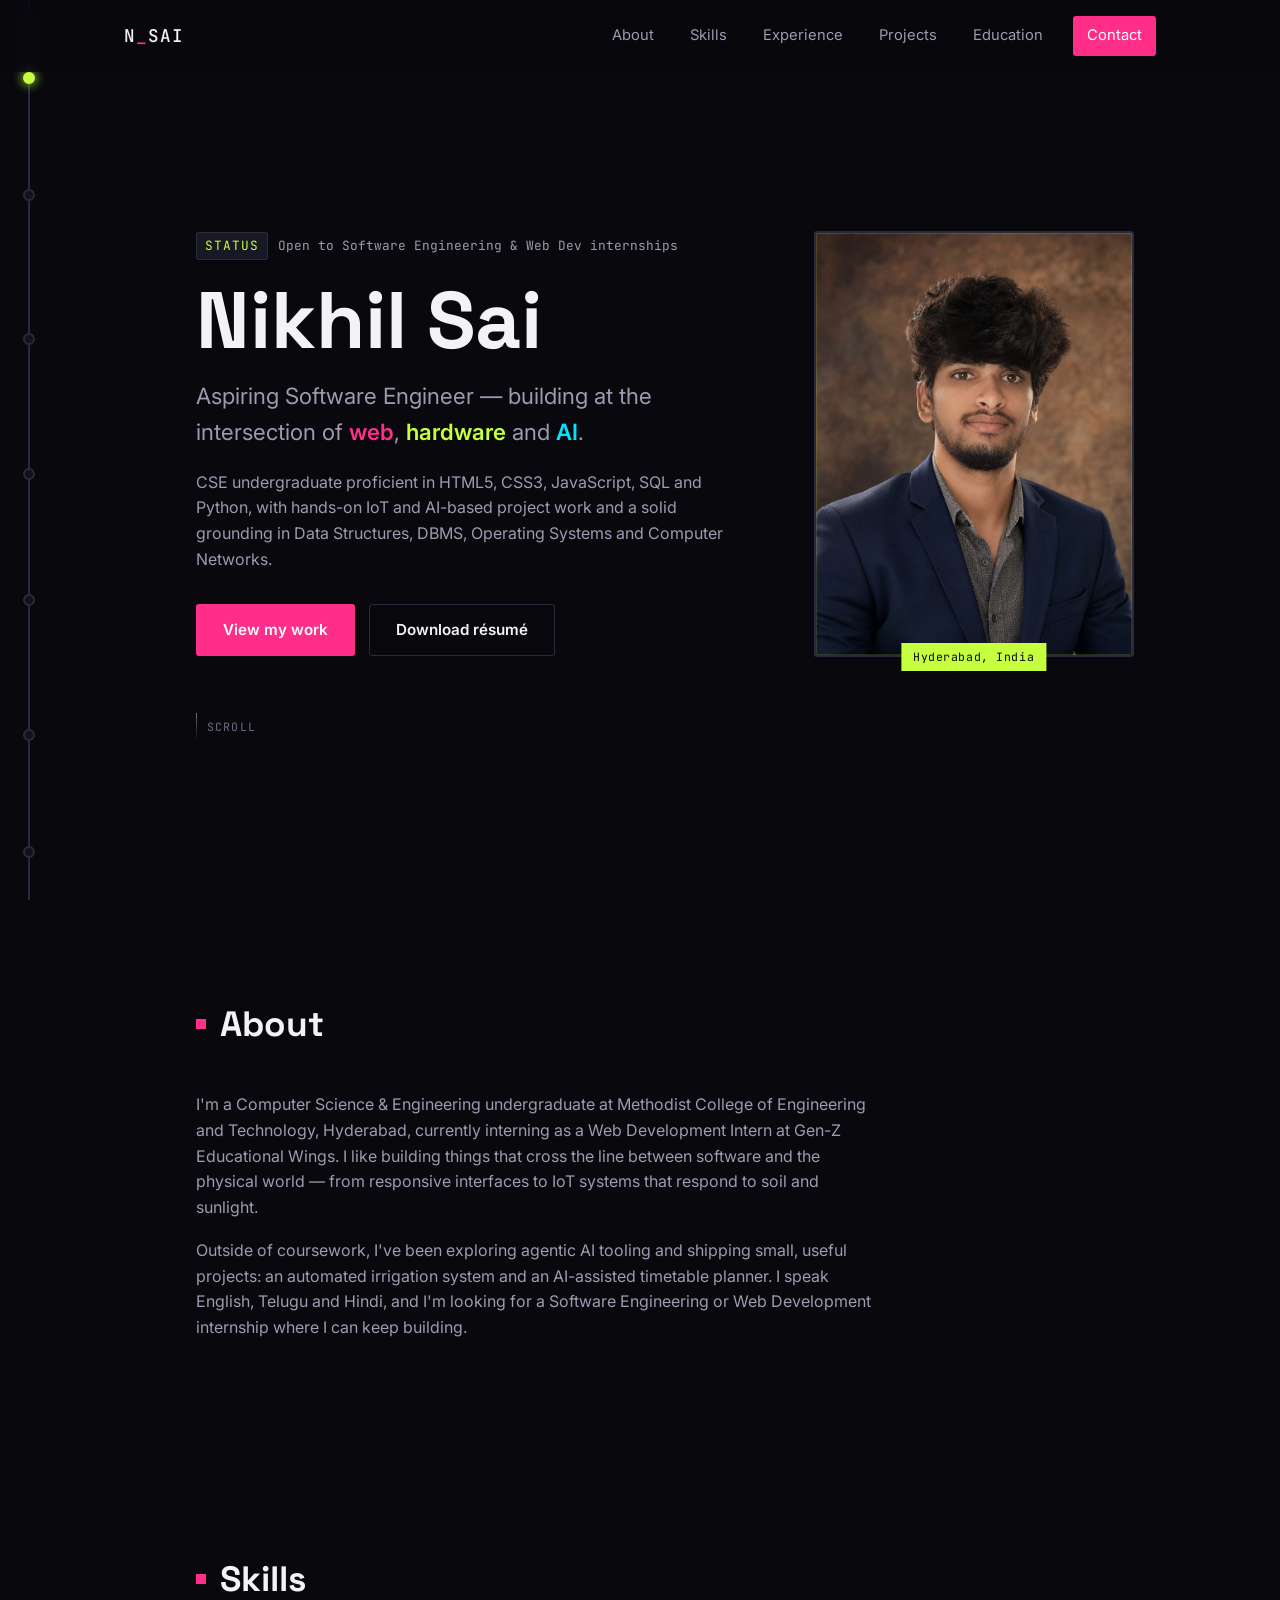
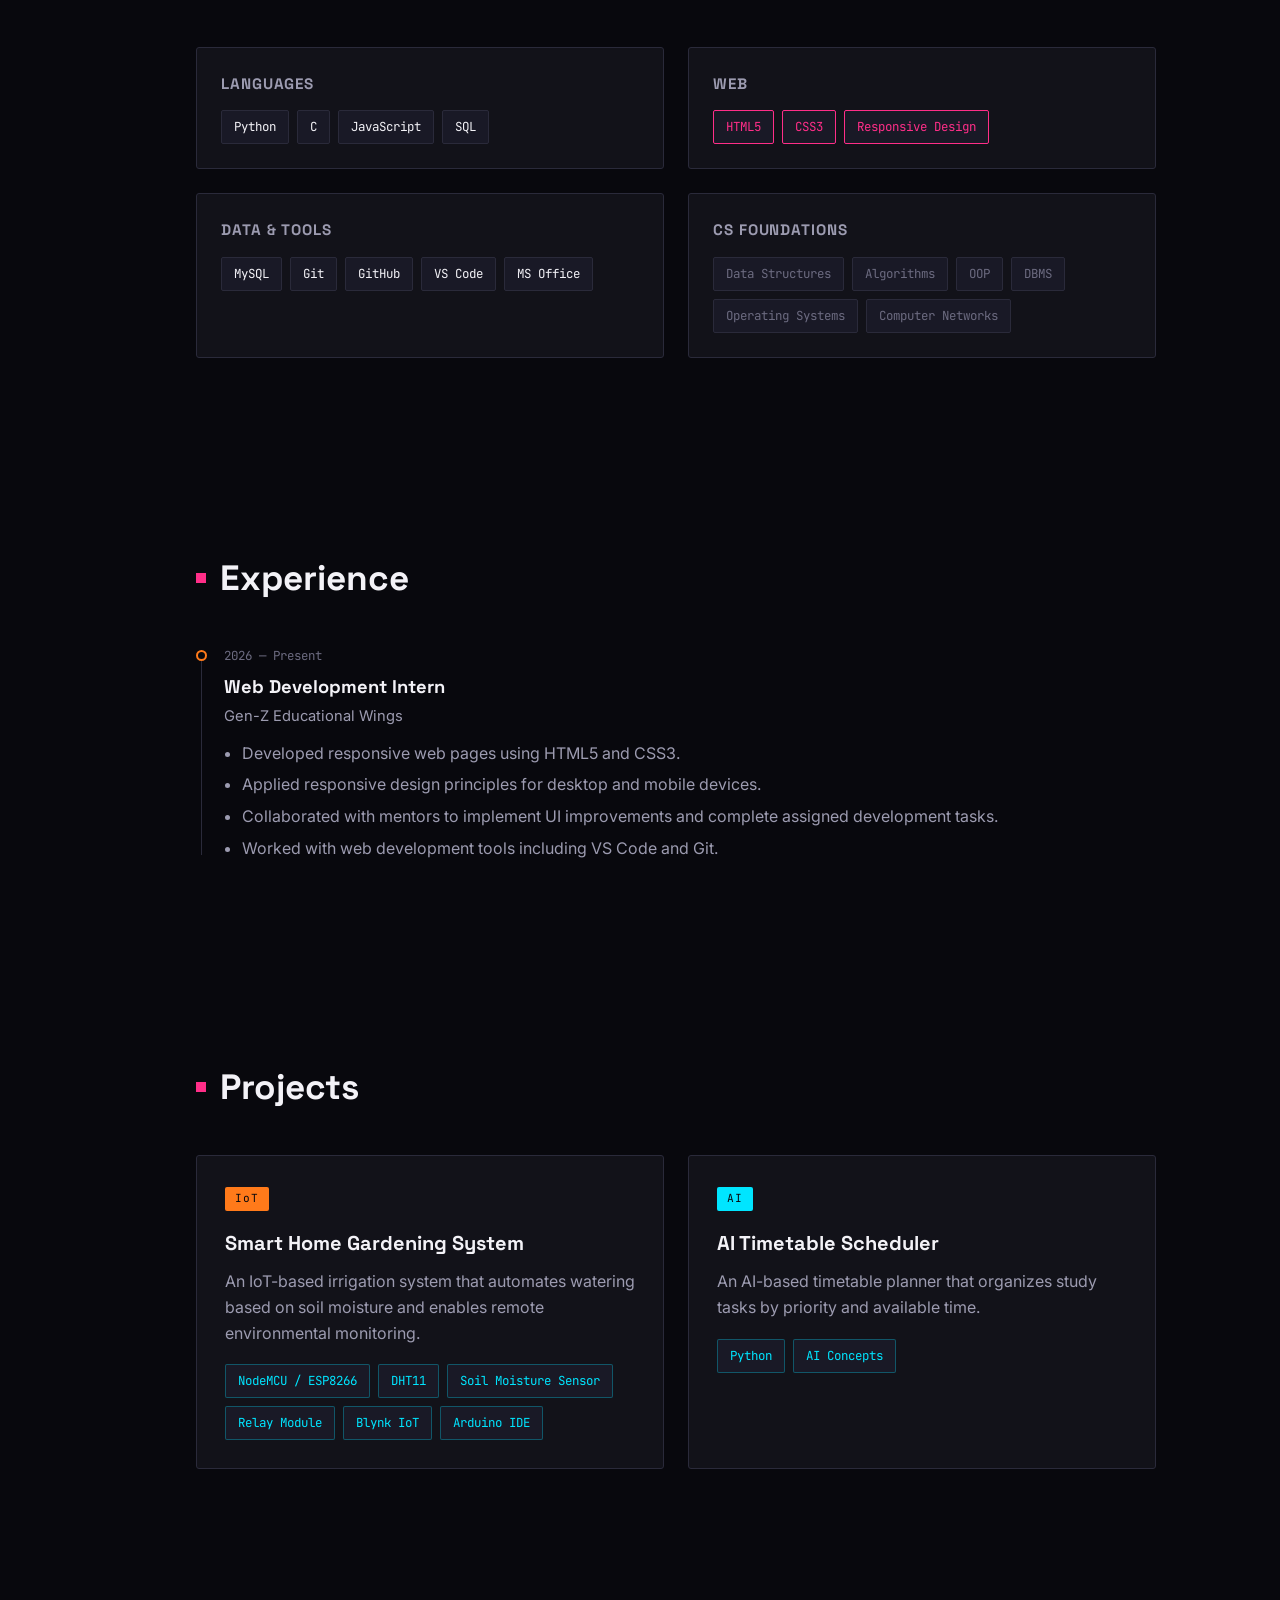
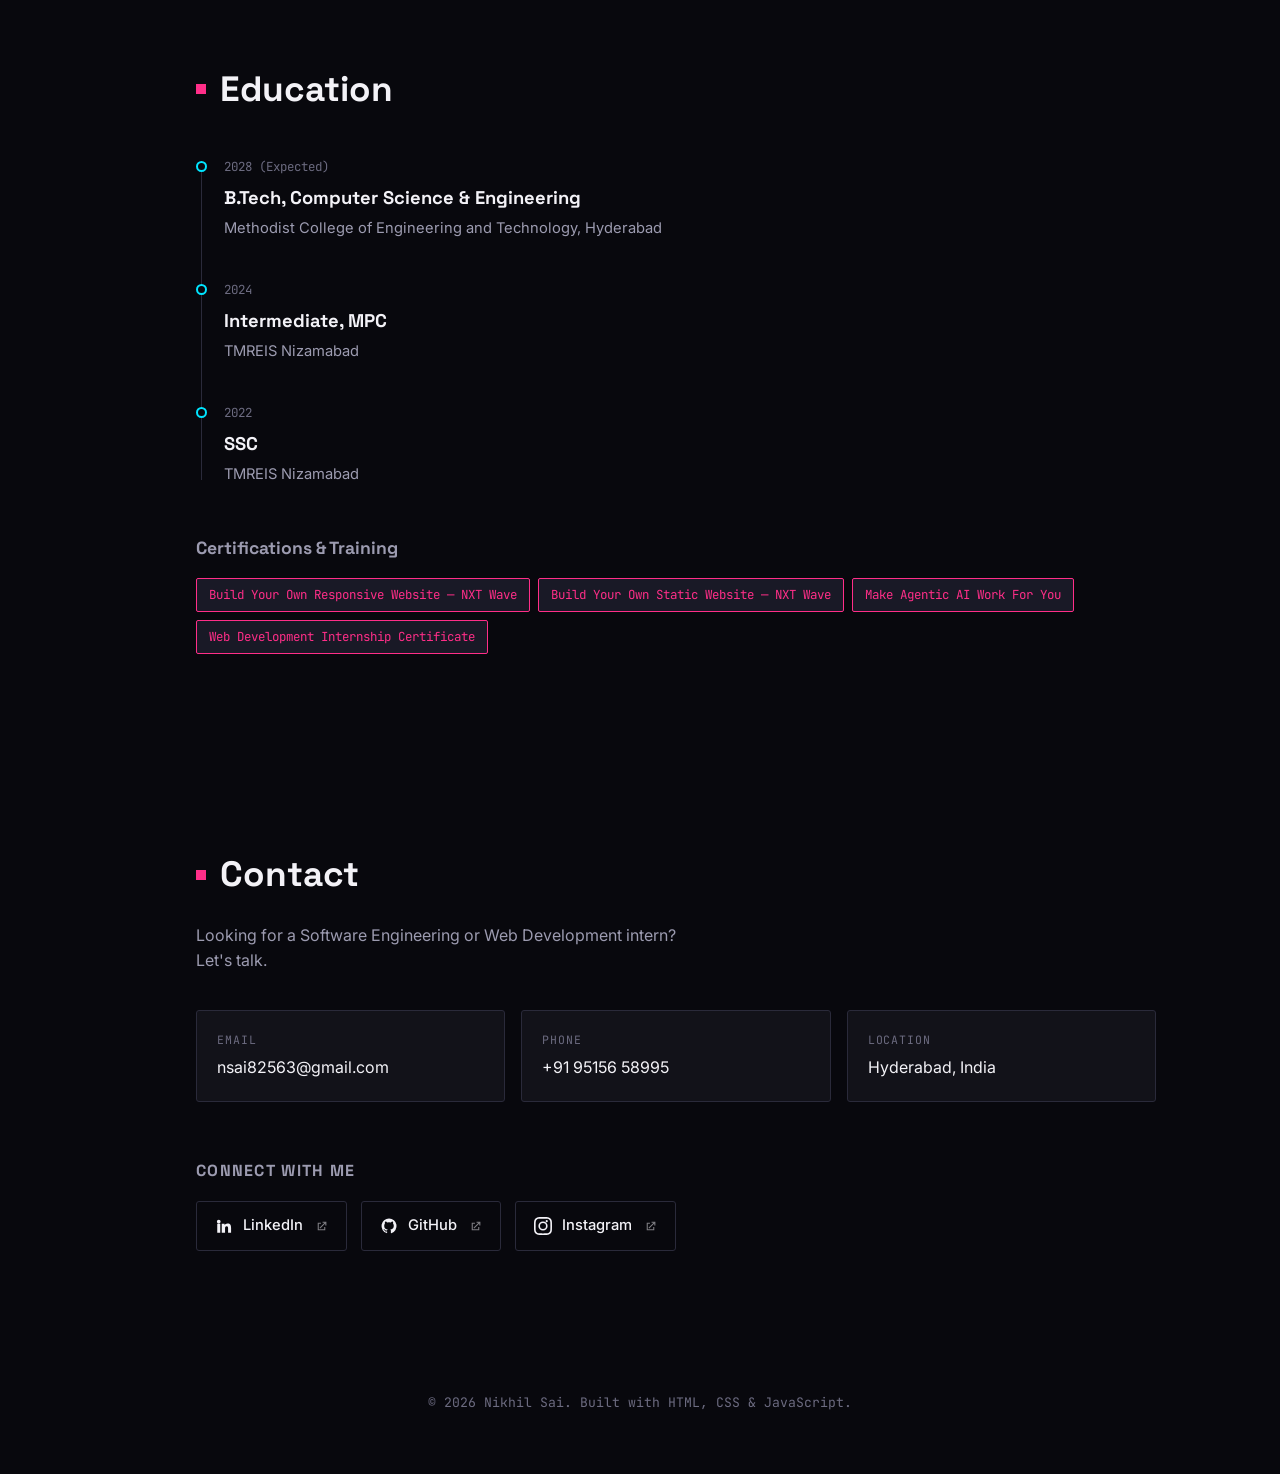
==== portfolio.html @ 8efb2b43 "Add files via upload" ====
<!DOCTYPE html>
<html lang="en">

<head>
    <meta charset="UTF-8">
    <meta name="viewport" content="width=device-width, initial-scale=1.0">
    <title>Nikhil Sai — Software Engineer</title>
    <meta name="description" content="Nikhil Sai — Aspiring Software Engineer. Web development, IoT and AI projects, and core CS fundamentals.">
    <link rel="preconnect" href="https://fonts.googleapis.com">
    <link rel="preconnect" href="https://fonts.gstatic.com" crossorigin>
    <link href="https://fonts.googleapis.com/css2?family=Space+Grotesk:wght@500;600;700&family=Inter:wght@400;500;600&family=JetBrains+Mono:wght@400;500&display=swap" rel="stylesheet">
    <style>
        /* =========================================================
   Design tokens
   Base: deep near-black. Two deliberate clashes:
   magenta/lime (primary actions + highlights) and
   cyan/burnt-orange (info + warning), kept separate so the
   clash reads as intentional signal, not noise.
   ========================================================= */
        :root {
            --bg: #08080D;
            --bg-elevated: #121219;
            --surface: #191926;
            --border: #2A2A3A;

            --text: #F3F2F7;
            --text-dim: #9C9BB0;
            --text-faint: #6C6B80;

            --magenta: #FF2E88;
            --magenta-dim: #B01F5F;
            --lime: #C6FF3D;
            --lime-dim: #8FCC1E;
            --cyan: #00E5FF;
            --orange: #FF7A1A;
            --error: #FF3B5C;

            --font-display: 'Space Grotesk', sans-serif;
            --font-body: 'Inter', sans-serif;
            --font-mono: 'JetBrains Mono', monospace;

            --header-h: 72px;
            --container: 1080px;
            --radius: 3px;
            --ease: cubic-bezier(.4, 0, .2, 1);
        }

        @media (prefers-reduced-motion: reduce) {
            * {
                animation-duration: 0.001ms !important;
                animation-iteration-count: 1 !important;
                transition-duration: 0.001ms !important;
                scroll-behavior: auto !important;
            }
        }

        * {
            box-sizing: border-box;
        }

        html {
            scroll-behavior: smooth;
        }

        body {
            margin: 0;
            background: var(--bg);
            color: var(--text);
            font-family: var(--font-body);
            line-height: 1.6;
            -webkit-font-smoothing: antialiased;
        }

        img {
            max-width: 100%;
            display: block;
        }

        a {
            color: inherit;
            text-decoration: none;
        }

        h1,
        h2,
        h3 {
            font-family: var(--font-display);
            margin: 0;
        }

        .skip-link {
            position: absolute;
            left: 0;
            top: -60px;
            background: var(--lime);
            color: #08080D;
            padding: 10px 16px;
            z-index: 1000;
            font-weight: 600;
            transition: top .2s var(--ease);
        }

        .skip-link:focus {
            top: 0;
        }

        :focus-visible {
            outline: 2px solid var(--lime);
            outline-offset: 2px;
        }

        /* =========================================================
   Circuit trace rail — the page's signature element
   ========================================================= */
        .trace-rail {
            position: fixed;
            left: 28px;
            top: 0;
            bottom: 0;
            width: 2px;
            z-index: 5;
            display: none;
        }

        @media (min-width: 1080px) {
            .trace-rail {
                display: block;
            }
        }

        .trace-line line {
            stroke: var(--border);
            stroke-width: 2;
        }

        .trace-node {
            position: absolute;
            left: -5px;
            width: 12px;
            height: 12px;
            border-radius: 50%;
            background: var(--bg-elevated);
            border: 2px solid var(--border);
            transition: background .3s var(--ease), border-color .3s var(--ease), box-shadow .3s var(--ease);
        }

        .trace-node[data-node="hero"] {
            top: 8%;
        }

        .trace-node[data-node="about"] {
            top: 21%;
        }

        .trace-node[data-node="skills"] {
            top: 37%;
        }

        .trace-node[data-node="experience"] {
            top: 52%;
        }

        .trace-node[data-node="projects"] {
            top: 66%;
        }

        .trace-node[data-node="education"] {
            top: 81%;
        }

        .trace-node[data-node="contact"] {
            top: 94%;
        }

        .trace-node.is-active {
            background: var(--lime);
            border-color: var(--lime);
            box-shadow: 0 0 10px 2px rgba(198, 255, 61, .6);
        }

        /* =========================================================
   Header / Nav
   ========================================================= */
        .site-header {
            position: sticky;
            top: 0;
            z-index: 100;
            height: var(--header-h);
            display: flex;
            align-items: center;
            background: rgba(8, 8, 13, .7);
            backdrop-filter: blur(10px);
            transition: transform .35s var(--ease), box-shadow .35s var(--ease), background .35s var(--ease);
        }

        .site-header.is-scrolled {
            background: rgba(8, 8, 13, .92);
            box-shadow: 0 1px 0 var(--border), 0 12px 24px -12px rgba(0, 0, 0, .6);
        }

        .site-header.is-hidden {
            transform: translateY(-100%);
        }

        .nav {
            width: 100%;
            max-width: var(--container);
            margin: 0 auto;
            padding: 0 24px;
            display: flex;
            align-items: center;
            justify-content: space-between;
        }

        .nav__brand {
            font-family: var(--font-mono);
            font-weight: 500;
            font-size: 1.1rem;
            letter-spacing: .05em;
        }

        .brand-blip {
            color: var(--magenta);
        }

        .nav__links {
            display: none;
            list-style: none;
            margin: 0;
            padding: 0;
            gap: 8px;
        }

        @media (min-width: 768px) {
            .nav__links {
                display: flex;
                align-items: center;
            }
        }

        .nav__link {
            position: relative;
            display: inline-block;
            padding: 8px 14px;
            font-size: .92rem;
            color: var(--text-dim);
            border-radius: var(--radius);
            transition: color .2s var(--ease);
        }

        .nav__link::after {
            content: '';
            position: absolute;
            left: 14px;
            right: 14px;
            bottom: 4px;
            height: 2px;
            background: var(--lime);
            transform: scaleX(0);
            transform-origin: left;
            transition: transform .25s var(--ease);
        }

        .nav__link:hover {
            color: var(--text);
        }

        .nav__link:hover::after {
            transform: scaleX(1);
        }

        .nav__link.is-active {
            color: var(--lime);
        }

        .nav__link.is-active::after {
            transform: scaleX(1);
        }

        .nav__link--cta {
            margin-left: 8px;
            background: var(--magenta);
            color: #fff;
        }

        .nav__link--cta::after {
            display: none;
        }

        .nav__link--cta:hover {
            background: #ff1478;
            color: #fff;
        }

        .nav__link--cta.is-active {
            background: var(--magenta);
            color: #fff;
        }

        .nav__toggle {
            display: flex;
            background: none;
            border: none;
            cursor: pointer;
            padding: 10px;
            z-index: 200;
        }

        @media (min-width: 768px) {
            .nav__toggle {
                display: none;
            }
        }

        .nav__toggle-box {
            width: 22px;
            height: 16px;
            position: relative;
            display: block;
        }

        .nav__toggle-bar {
            position: absolute;
            left: 0;
            width: 100%;
            height: 2px;
            background: var(--text);
            border-radius: 2px;
            transition: transform .3s var(--ease), opacity .2s var(--ease), background .2s var(--ease);
        }

        .nav__toggle-bar:nth-child(1) {
            top: 0;
        }

        .nav__toggle-bar:nth-child(2) {
            top: 7px;
        }

        .nav__toggle-bar:nth-child(3) {
            top: 14px;
        }

        .nav__toggle[aria-expanded="true"] .nav__toggle-bar {
            background: var(--lime);
        }

        .nav__toggle[aria-expanded="true"] .nav__toggle-bar:nth-child(1) {
            transform: translateY(7px) rotate(45deg);
        }

        .nav__toggle[aria-expanded="true"] .nav__toggle-bar:nth-child(2) {
            opacity: 0;
        }

        .nav__toggle[aria-expanded="true"] .nav__toggle-bar:nth-child(3) {
            transform: translateY(-7px) rotate(-45deg);
        }

        /* Mobile menu overlay */
        .mobile-menu {
            position: fixed;
            inset: 0;
            z-index: 150;
            background: var(--bg);
            display: flex;
            flex-direction: column;
            justify-content: center;
            align-items: center;
            gap: 40px;
            transform: translateY(-8px);
            opacity: 0;
            visibility: hidden;
            transition: opacity .3s var(--ease), transform .3s var(--ease), visibility 0s linear .3s;
        }

        .mobile-menu.is-open {
            opacity: 1;
            transform: translateY(0);
            visibility: visible;
            transition: opacity .3s var(--ease), transform .3s var(--ease);
        }

        @media (min-width: 768px) {
            .mobile-menu {
                display: none !important;
            }
        }

        .mobile-menu__links {
            list-style: none;
            margin: 0;
            padding: 0;
            text-align: center;
        }

        .mobile-menu__link {
            display: block;
            padding: 16px 0;
            font-family: var(--font-display);
            font-size: 1.6rem;
            font-weight: 600;
            color: var(--text);
            min-height: 44px;
        }

        .mobile-menu__link:hover,
        .mobile-menu__link:focus-visible {
            color: var(--lime);
        }

        .mobile-menu__social {
            display: flex;
            gap: 24px;
        }

        .mobile-menu__social a {
            font-family: var(--font-mono);
            font-size: .85rem;
            color: var(--text-dim);
            padding: 10px;
        }

        .mobile-menu__social a:hover {
            color: var(--magenta);
        }

        /* =========================================================
   Layout helpers
   ========================================================= */
        .section {
            max-width: var(--container);
            margin: 0 auto;
            padding: 96px 24px;
        }

        @media (min-width: 1080px) {
            .section {
                padding-left: 96px;
            }
        }

        .section__heading {
            display: flex;
            align-items: center;
            gap: 14px;
            font-size: clamp(1.6rem, 3vw, 2.2rem);
            margin-bottom: 40px;
        }

        .chip-marker {
            width: 10px;
            height: 10px;
            background: var(--magenta);
            flex-shrink: 0;
        }

        .subheading {
            font-family: var(--font-display);
            font-size: 1.1rem;
            margin: 48px 0 16px;
            color: var(--text-dim);
        }

        /* =========================================================
   Hero
   ========================================================= */
        .hero {
            min-height: calc(100vh - var(--header-h));
            display: flex;
            flex-direction: column;
            justify-content: center;
            max-width: var(--container);
            margin: 0 auto;
            padding: 48px 24px;
        }

        @media (min-width: 1080px) {
            .hero {
                padding-left: 96px;
            }
        }

        .hero__grid {
            display: grid;
            gap: 48px;
            align-items: center;
        }

        @media (min-width: 860px) {
            .hero__grid {
                grid-template-columns: 1.2fr .8fr;
            }
        }

        .eyebrow {
            display: flex;
            align-items: center;
            gap: 10px;
            font-family: var(--font-mono);
            font-size: .8rem;
            color: var(--text-dim);
            margin: 0 0 20px;
        }

        .eyebrow-chip {
            background: var(--surface);
            border: 1px solid var(--border);
            color: var(--lime);
            padding: 3px 8px;
            border-radius: 2px;
            letter-spacing: .08em;
        }

        .hero__title {
            font-size: clamp(2.8rem, 7vw, 5rem);
            line-height: 1;
            margin-bottom: 18px;
        }

        .hero__role {
            font-size: clamp(1.1rem, 2vw, 1.4rem);
            color: var(--text-dim);
            max-width: 46ch;
            margin: 0 0 20px;
        }

        .hl {
            font-weight: 600;
        }

        .hl--magenta {
            color: var(--magenta);
        }

        .hl--lime {
            color: var(--lime);
        }

        .hl--cyan {
            color: var(--cyan);
        }

        .hero__desc {
            color: var(--text-dim);
            max-width: 56ch;
            margin: 0 0 32px;
        }

        .hero__cta {
            display: flex;
            flex-wrap: wrap;
            gap: 14px;
        }

        .btn {
            display: inline-flex;
            align-items: center;
            padding: 13px 26px;
            font-weight: 600;
            font-size: .95rem;
            border-radius: var(--radius);
            border: 1px solid transparent;
            transition: transform .2s var(--ease), background .2s var(--ease), border-color .2s var(--ease), box-shadow .2s var(--ease);
        }

        .btn:hover {
            transform: translateY(-2px);
        }

        .btn:active {
            transform: translateY(0) scale(.98);
        }

        .btn--primary {
            background: var(--magenta);
            color: #fff;
        }

        .btn--primary:hover {
            box-shadow: 0 0 0 3px rgba(255, 46, 136, .25);
        }

        .btn--ghost {
            border-color: var(--border);
            color: var(--text);
        }

        .btn--ghost:hover {
            border-color: var(--lime);
            color: var(--lime);
        }

        .hero__photo-wrap {
            position: relative;
            justify-self: center;
        }

        .hero__photo-frame {
            width: min(320px, 60vw);
            aspect-ratio: 3/4;
            overflow: hidden;
            border: 2px solid var(--border);
            border-radius: var(--radius);
            position: relative;
        }

        .hero__photo-frame::after {
            content: '';
            position: absolute;
            inset: 0;
            box-shadow: inset 0 0 0 1px rgba(198, 255, 61, .15);
            pointer-events: none;
        }

        .hero__photo {
            width: 100%;
            height: 100%;
            object-fit: cover;
        }

        .hero__photo-tag {
            position: absolute;
            bottom: -14px;
            left: 50%;
            transform: translateX(-50%);
            background: var(--lime);
            color: #08080D;
            font-family: var(--font-mono);
            font-size: .72rem;
            letter-spacing: .05em;
            padding: 5px 12px;
            white-space: nowrap;
        }

        .scroll-cue {
            display: none;
            align-items: center;
            gap: 10px;
            font-family: var(--font-mono);
            font-size: .72rem;
            letter-spacing: .1em;
            color: var(--text-faint);
            text-transform: uppercase;
            margin-top: 56px;
        }

        @media (min-height: 700px) {
            .scroll-cue {
                display: flex;
            }
        }

        .scroll-cue span {
            width: 1px;
            height: 28px;
            background: linear-gradient(var(--text-faint), transparent);
        }

        /* =========================================================
   About
   ========================================================= */
        .about__body p {
            max-width: 68ch;
            color: var(--text-dim);
            margin: 0 0 18px;
        }

        /* =========================================================
   Skills
   ========================================================= */
        .skills__grid {
            display: grid;
            gap: 24px;
            grid-template-columns: 1fr;
        }

        @media (min-width: 700px) {
            .skills__grid {
                grid-template-columns: 1fr 1fr;
            }
        }

        .skill-module {
            background: var(--bg-elevated);
            border: 1px solid var(--border);
            padding: 24px;
            border-radius: var(--radius);
        }

        .skill-module__title {
            font-size: .95rem;
            text-transform: uppercase;
            letter-spacing: .06em;
            color: var(--text-dim);
            margin-bottom: 14px;
        }

        .tag-row {
            display: flex;
            flex-wrap: wrap;
            gap: 8px;
        }

        .tag {
            font-family: var(--font-mono);
            font-size: .78rem;
            padding: 6px 12px;
            border: 1px solid var(--border);
            border-radius: 2px;
            color: var(--text);
            background: var(--surface);
            transition: border-color .2s var(--ease), color .2s var(--ease);
        }

        .tag--accent {
            border-color: var(--magenta);
            color: var(--magenta);
        }

        .tag--dim {
            color: var(--text-faint);
        }

        .tag--mono {
            color: var(--cyan);
            border-color: rgba(0, 229, 255, .3);
        }

        /* =========================================================
   Timeline (experience + education)
   ========================================================= */
        .timeline {
            position: relative;
            padding-left: 28px;
        }

        .timeline::before {
            content: '';
            position: absolute;
            left: 5px;
            top: 6px;
            bottom: 6px;
            width: 1px;
            background: var(--border);
        }

        .timeline__item {
            position: relative;
            margin-bottom: 40px;
        }

        .timeline__item:last-child {
            margin-bottom: 0;
        }

        .timeline__marker {
            position: absolute;
            left: -28px;
            top: 4px;
            width: 11px;
            height: 11px;
            border-radius: 50%;
            background: var(--bg);
            border: 2px solid var(--orange);
        }

        .timeline--compact .timeline__marker {
            border-color: var(--cyan);
        }

        .timeline__meta {
            font-family: var(--font-mono);
            font-size: .78rem;
            color: var(--text-faint);
            margin-bottom: 6px;
        }

        .timeline__title {
            font-size: 1.15rem;
            margin-bottom: 4px;
        }

        .timeline__org {
            color: var(--text-dim);
            margin: 0 0 12px;
            font-size: .92rem;
        }

        .timeline__list {
            margin: 0;
            padding-left: 18px;
            color: var(--text-dim);
        }

        .timeline__list li {
            margin-bottom: 6px;
        }

        /* =========================================================
   Projects
   ========================================================= */
        .projects__grid {
            display: grid;
            gap: 24px;
            grid-template-columns: 1fr;
        }

        @media (min-width: 700px) {
            .projects__grid {
                grid-template-columns: 1fr 1fr;
            }
        }

        .project-card {
            background: var(--bg-elevated);
            border: 1px solid var(--border);
            border-radius: var(--radius);
            padding: 28px;
            transition: border-color .25s var(--ease), transform .25s var(--ease);
        }

        .project-card:hover {
            border-color: var(--magenta);
            transform: translateY(-3px);
        }

        .project-card__tag {
            display: inline-block;
            font-family: var(--font-mono);
            font-size: .7rem;
            letter-spacing: .08em;
            color: #08080D;
            background: var(--orange);
            padding: 3px 10px;
            border-radius: 2px;
            margin-bottom: 16px;
        }

        .project-card__tag--cyan {
            background: var(--cyan);
        }

        .project-card__title {
            font-size: 1.25rem;
            margin-bottom: 10px;
        }

        .project-card__desc {
            color: var(--text-dim);
            margin: 0 0 18px;
        }

        /* =========================================================
   Contact
   ========================================================= */
        .contact__lead {
            color: var(--text-dim);
            max-width: 50ch;
            margin: -20px 0 36px;
        }

        .contact__grid {
            display: grid;
            gap: 16px;
            grid-template-columns: 1fr;
            margin-bottom: 56px;
        }

        @media (min-width: 700px) {
            .contact__grid {
                grid-template-columns: repeat(3, 1fr);
            }
        }

        .contact__item {
            display: flex;
            flex-direction: column;
            gap: 6px;
            padding: 20px;
            background: var(--bg-elevated);
            border: 1px solid var(--border);
            border-radius: var(--radius);
            transition: border-color .2s var(--ease);
        }

        a.contact__item:hover {
            border-color: var(--lime);
        }

        .contact__label {
            font-family: var(--font-mono);
            font-size: .72rem;
            text-transform: uppercase;
            letter-spacing: .08em;
            color: var(--text-faint);
        }

        .contact__value {
            font-size: 1rem;
        }

        .connect__heading {
            font-size: 1rem;
            text-transform: uppercase;
            letter-spacing: .08em;
            color: var(--text-dim);
            margin-bottom: 18px;
        }

        .connect__list {
            list-style: none;
            margin: 0;
            padding: 0;
            display: flex;
            flex-wrap: wrap;
            gap: 14px;
        }

        .social-link {
            display: inline-flex;
            align-items: center;
            gap: 10px;
            padding: 12px 18px;
            border: 1px solid var(--border);
            border-radius: var(--radius);
            font-weight: 500;
            font-size: .92rem;
            transition: border-color .2s var(--ease), background .2s var(--ease), color .2s var(--ease);
        }

        .social-link__icon {
            width: 18px;
            height: 18px;
            fill: currentColor;
        }

        .social-link__ext {
            width: 13px;
            height: 13px;
            fill: currentColor;
            opacity: .5;
            margin-left: 2px;
        }

        .social-link--linkedin:hover {
            border-color: var(--cyan);
            color: var(--cyan);
        }

        .social-link--github:hover {
            border-color: var(--lime);
            color: var(--lime);
        }

        .social-link--instagram:hover {
            border-color: var(--magenta);
            color: var(--magenta);
        }

        .social-link:active {
            transform: scale(.97);
        }

        /* =========================================================
   Footer
   ========================================================= */
        .site-footer {
            text-align: center;
            padding: 32px 24px 48px;
            color: var(--text-faint);
            font-size: .82rem;
            font-family: var(--font-mono);
        }
    </style>
</head>

<body>

    <a class="skip-link" href="#main">Skip to main content</a>

    <!-- ===== Circuit trace signature (fixed decorative rail) ===== -->
    <div class="trace-rail" aria-hidden="true">
        <svg class="trace-line" width="2" height="100%" preserveAspectRatio="none" viewBox="0 0 2 1000">
            <line x1="1" y1="0" x2="1" y2="1000" />
        </svg>
        <div class="trace-node" data-node="hero"><span class="trace-dot"></span></div>
        <div class="trace-node" data-node="about"><span class="trace-dot"></span></div>
        <div class="trace-node" data-node="skills"><span class="trace-dot"></span></div>
        <div class="trace-node" data-node="experience"><span class="trace-dot"></span></div>
        <div class="trace-node" data-node="projects"><span class="trace-dot"></span></div>
        <div class="trace-node" data-node="education"><span class="trace-dot"></span></div>
        <div class="trace-node" data-node="contact"><span class="trace-dot"></span></div>
    </div>

    <!-- ===== Header / Navigation ===== -->
    <header class="site-header" id="siteHeader">
        <nav class="nav" aria-label="Main navigation">
            <a href="#hero" class="nav__brand">N<span class="brand-blip">_</span>SAI</a>

            <button class="nav__toggle" id="menuToggle" aria-expanded="false" aria-controls="mobileMenu" aria-label="Toggle navigation menu">
                <span class="nav__toggle-box">
                    <span class="nav__toggle-bar"></span>
                    <span class="nav__toggle-bar"></span>
                    <span class="nav__toggle-bar"></span>
                </span>
            </button>

            <ul class="nav__links" id="navLinks">
                <li><a href="#about" class="nav__link" data-section="about">About</a></li>
                <li><a href="#skills" class="nav__link" data-section="skills">Skills</a></li>
                <li><a href="#experience" class="nav__link" data-section="experience">Experience</a></li>
                <li><a href="#projects" class="nav__link" data-section="projects">Projects</a></li>
                <li><a href="#education" class="nav__link" data-section="education">Education</a></li>
                <li><a href="#contact" class="nav__link nav__link--cta" data-section="contact">Contact</a></li>
            </ul>
        </nav>
    </header>

    <!-- ===== Mobile menu overlay ===== -->
    <div class="mobile-menu" id="mobileMenu" aria-hidden="true">
        <ul class="mobile-menu__links">
            <li><a href="#about" class="mobile-menu__link" data-section="about">About</a></li>
            <li><a href="#skills" class="mobile-menu__link" data-section="skills">Skills</a></li>
            <li><a href="#experience" class="mobile-menu__link" data-section="experience">Experience</a></li>
            <li><a href="#projects" class="mobile-menu__link" data-section="projects">Projects</a></li>
            <li><a href="#education" class="mobile-menu__link" data-section="education">Education</a></li>
            <li><a href="#contact" class="mobile-menu__link" data-section="contact">Contact</a></li>
        </ul>
        <div class="mobile-menu__social">
            <a href="https://www.linkedin.com/in/nikhil-sai-8b256030a/" target="_blank" rel="noopener noreferrer" aria-label="LinkedIn (opens in new tab)">LinkedIn</a>
            <a href="https://github.com/Nikhilsai17321" target="_blank" rel="noopener noreferrer" aria-label="GitHub (opens in new tab)">GitHub</a>
            <a href="https://www.instagram.com/_sai__098_/" target="_blank" rel="noopener noreferrer" aria-label="Instagram (opens in new tab)">Instagram</a>
        </div>
    </div>

    <main id="main">

        <!-- ===== Hero ===== -->
        <section class="hero" id="hero">
            <div class="hero__grid">
                <div class="hero__copy">
                    <p class="eyebrow"><span class="eyebrow-chip">STATUS</span> Open to Software Engineering &amp; Web Dev internships</p>
                    <h1 class="hero__title">Nikhil Sai</h1>
                    <p class="hero__role">Aspiring Software Engineer — building at the intersection of <span class="hl hl--magenta">web</span>, <span class="hl hl--lime">hardware</span> and <span class="hl hl--cyan">AI</span>.</p>
                    <p class="hero__desc">CSE undergraduate proficient in HTML5, CSS3, JavaScript, SQL and Python, with hands-on IoT and AI-based project work and a solid grounding in Data Structures, DBMS, Operating Systems and Computer Networks.</p>
                    <div class="hero__cta">
                        <a href="#projects" class="btn btn--primary">View my work</a>
                        <a href="[data-uri]" class="btn btn--ghost" download>Download résumé</a>
                    </div>
                </div>
                <div class="hero__photo-wrap">
                    <div class="hero__photo-frame">
                        <img src="[data-uri]" alt="Portrait of Nikhil Sai" class="hero__photo" width="900" height="1200" loading="eager">
                    </div>
                    <div class="hero__photo-tag">Hyderabad, India</div>
                </div>
            </div>
            <div class="scroll-cue" aria-hidden="true"><span></span>scroll</div>
        </section>

        <!-- ===== About ===== -->
        <section class="section" id="about">
            <h2 class="section__heading"><span class="chip-marker" aria-hidden="true"></span>About</h2>
            <div class="about__body">
                <p>I'm a Computer Science &amp; Engineering undergraduate at Methodist College of Engineering and Technology, Hyderabad, currently interning as a Web Development Intern at Gen-Z Educational Wings. I like building things that cross the line between software and the physical world — from responsive interfaces to IoT systems that respond to soil and sunlight.</p>
                <p>Outside of coursework, I've been exploring agentic AI tooling and shipping small, useful projects: an automated irrigation system and an AI-assisted timetable planner. I speak English, Telugu and Hindi, and I'm looking for a Software Engineering or Web Development internship where I can keep building.</p>
            </div>
        </section>

        <!-- ===== Skills ===== -->
        <section class="section" id="skills">
            <h2 class="section__heading"><span class="chip-marker" aria-hidden="true"></span>Skills</h2>
            <div class="skills__grid">
                <div class="skill-module">
                    <h3 class="skill-module__title">Languages</h3>
                    <div class="tag-row">
                        <span class="tag">Python</span><span class="tag">C</span><span class="tag">JavaScript</span><span class="tag">SQL</span>
                    </div>
                </div>
                <div class="skill-module">
                    <h3 class="skill-module__title">Web</h3>
                    <div class="tag-row">
                        <span class="tag tag--accent">HTML5</span><span class="tag tag--accent">CSS3</span><span class="tag tag--accent">Responsive Design</span>
                    </div>
                </div>
                <div class="skill-module">
                    <h3 class="skill-module__title">Data &amp; Tools</h3>
                    <div class="tag-row">
                        <span class="tag">MySQL</span><span class="tag">Git</span><span class="tag">GitHub</span><span class="tag">VS Code</span><span class="tag">MS Office</span>
                    </div>
                </div>
                <div class="skill-module">
                    <h3 class="skill-module__title">CS Foundations</h3>
                    <div class="tag-row">
                        <span class="tag tag--dim">Data Structures</span><span class="tag tag--dim">Algorithms</span><span class="tag tag--dim">OOP</span><span class="tag tag--dim">DBMS</span><span class="tag tag--dim">Operating Systems</span><span class="tag tag--dim">Computer Networks</span>
                    </div>
                </div>
            </div>
        </section>

        <!-- ===== Experience ===== -->
        <section class="section" id="experience">
            <h2 class="section__heading"><span class="chip-marker" aria-hidden="true"></span>Experience</h2>
            <div class="timeline">
                <div class="timeline__item">
                    <div class="timeline__marker"></div>
                    <div class="timeline__content">
                        <div class="timeline__meta">2026 — Present</div>
                        <h3 class="timeline__title">Web Development Intern</h3>
                        <p class="timeline__org">Gen-Z Educational Wings</p>
                        <ul class="timeline__list">
                            <li>Developed responsive web pages using HTML5 and CSS3.</li>
                            <li>Applied responsive design principles for desktop and mobile devices.</li>
                            <li>Collaborated with mentors to implement UI improvements and complete assigned development tasks.</li>
                            <li>Worked with web development tools including VS Code and Git.</li>
                        </ul>
                    </div>
                </div>
            </div>
        </section>

        <!-- ===== Projects ===== -->
        <section class="section" id="projects">
            <h2 class="section__heading"><span class="chip-marker" aria-hidden="true"></span>Projects</h2>
            <div class="projects__grid">
                <article class="project-card">
                    <div class="project-card__tag">IoT</div>
                    <h3 class="project-card__title">Smart Home Gardening System</h3>
                    <p class="project-card__desc">An IoT-based irrigation system that automates watering based on soil moisture and enables remote environmental monitoring.</p>
                    <div class="tag-row">
                        <span class="tag tag--mono">NodeMCU / ESP8266</span><span class="tag tag--mono">DHT11</span><span class="tag tag--mono">Soil Moisture Sensor</span><span class="tag tag--mono">Relay Module</span><span class="tag tag--mono">Blynk IoT</span><span class="tag tag--mono">Arduino IDE</span>
                    </div>
                </article>
                <article class="project-card">
                    <div class="project-card__tag project-card__tag--cyan">AI</div>
                    <h3 class="project-card__title">AI Timetable Scheduler</h3>
                    <p class="project-card__desc">An AI-based timetable planner that organizes study tasks by priority and available time.</p>
                    <div class="tag-row">
                        <span class="tag tag--mono">Python</span><span class="tag tag--mono">AI Concepts</span>
                    </div>
                </article>
            </div>
        </section>

        <!-- ===== Education ===== -->
        <section class="section" id="education">
            <h2 class="section__heading"><span class="chip-marker" aria-hidden="true"></span>Education</h2>
            <div class="timeline timeline--compact">
                <div class="timeline__item">
                    <div class="timeline__marker"></div>
                    <div class="timeline__content">
                        <div class="timeline__meta">2028 (Expected)</div>
                        <h3 class="timeline__title">B.Tech, Computer Science &amp; Engineering</h3>
                        <p class="timeline__org">Methodist College of Engineering and Technology, Hyderabad</p>
                    </div>
                </div>
                <div class="timeline__item">
                    <div class="timeline__marker"></div>
                    <div class="timeline__content">
                        <div class="timeline__meta">2024</div>
                        <h3 class="timeline__title">Intermediate, MPC</h3>
                        <p class="timeline__org">TMREIS Nizamabad</p>
                    </div>
                </div>
                <div class="timeline__item">
                    <div class="timeline__marker"></div>
                    <div class="timeline__content">
                        <div class="timeline__meta">2022</div>
                        <h3 class="timeline__title">SSC</h3>
                        <p class="timeline__org">TMREIS Nizamabad</p>
                    </div>
                </div>
            </div>

            <h3 class="subheading">Certifications &amp; Training</h3>
            <div class="tag-row">
                <span class="tag tag--accent">Build Your Own Responsive Website — NXT Wave</span>
                <span class="tag tag--accent">Build Your Own Static Website — NXT Wave</span>
                <span class="tag tag--accent">Make Agentic AI Work For You</span>
                <span class="tag tag--accent">Web Development Internship Certificate</span>
            </div>
        </section>

        <!-- ===== Contact ===== -->
        <section class="section section--contact" id="contact">
            <h2 class="section__heading"><span class="chip-marker" aria-hidden="true"></span>Contact</h2>
            <p class="contact__lead">Looking for a Software Engineering or Web Development intern? Let's talk.</p>
            <div class="contact__grid">
                <a class="contact__item" href="mailto:nsai82563@gmail.com">
                    <span class="contact__label">Email</span>
                    <span class="contact__value">nsai82563@gmail.com</span>
                </a>
                <a class="contact__item" href="tel:+919515658995">
                    <span class="contact__label">Phone</span>
                    <span class="contact__value">+91 95156 58995</span>
                </a>
                <div class="contact__item contact__item--static">
                    <span class="contact__label">Location</span>
                    <span class="contact__value">Hyderabad, India</span>
                </div>
            </div>

            <div class="connect">
                <h3 class="connect__heading" id="connectHeading">Connect with me</h3>
                <ul class="connect__list" aria-labelledby="connectHeading">
                    <li>
                        <a href="https://www.linkedin.com/in/nikhil-sai-8b256030a/" target="_blank" rel="noopener noreferrer" class="social-link social-link--linkedin" aria-label="LinkedIn, opens in a new tab">
                            <svg class="social-link__icon" aria-hidden="true" viewBox="0 0 24 24">
                                <path d="M4.98 3.5a2.5 2.5 0 1 1 0 5 2.5 2.5 0 0 1 0-5zM3 9h4v12H3zM9 9h3.8v1.7h.1c.53-1 1.83-2 3.77-2 4.03 0 4.77 2.65 4.77 6.1V21h-4v-5.6c0-1.34-.02-3.06-1.87-3.06-1.87 0-2.16 1.46-2.16 2.97V21H9z" />
                            </svg>
                            <span>LinkedIn</span>
                            <svg class="social-link__ext" aria-hidden="true" viewBox="0 0 24 24">
                                <path d="M14 3h7v7h-2V6.4l-9.3 9.3-1.4-1.4L17.6 5H14zM5 5h6v2H7v10h10v-4h2v6H5z" />
                            </svg>
                        </a>
                    </li>
                    <li>
                        <a href="https://github.com/Nikhilsai17321" target="_blank" rel="noopener noreferrer" class="social-link social-link--github" aria-label="GitHub, opens in a new tab">
                            <svg class="social-link__icon" aria-hidden="true" viewBox="0 0 24 24">
                                <path d="M12 2a10 10 0 0 0-3.16 19.49c.5.09.68-.22.68-.48v-1.7c-2.78.6-3.37-1.34-3.37-1.34-.46-1.15-1.11-1.46-1.11-1.46-.9-.62.07-.6.07-.6 1 .07 1.53 1.03 1.53 1.03.9 1.52 2.34 1.08 2.91.83.09-.65.35-1.08.63-1.33-2.22-.25-4.56-1.11-4.56-4.93 0-1.09.39-1.98 1.03-2.68-.1-.25-.45-1.27.1-2.65 0 0 .84-.27 2.75 1.02a9.5 9.5 0 0 1 5 0c1.9-1.29 2.75-1.02 2.75-1.02.55 1.38.2 2.4.1 2.65.64.7 1.03 1.59 1.03 2.68 0 3.83-2.34 4.68-4.57 4.92.36.31.68.92.68 1.85v2.75c0 .26.18.58.69.48A10 10 0 0 0 12 2z" />
                            </svg>
                            <span>GitHub</span>
                            <svg class="social-link__ext" aria-hidden="true" viewBox="0 0 24 24">
                                <path d="M14 3h7v7h-2V6.4l-9.3 9.3-1.4-1.4L17.6 5H14zM5 5h6v2H7v10h10v-4h2v6H5z" />
                            </svg>
                        </a>
                    </li>
                    <li>
                        <a href="https://www.instagram.com/_sai__098_/" target="_blank" rel="noopener noreferrer" class="social-link social-link--instagram" aria-label="Instagram, opens in a new tab">
                            <svg class="social-link__icon" aria-hidden="true" viewBox="0 0 24 24">
                                <path d="M12 2.2c3.2 0 3.58.01 4.85.07 1.17.05 1.8.24 2.23.4.56.22.96.48 1.38.9.42.42.68.82.9 1.38.16.42.35 1.06.4 2.23.06 1.27.07 1.65.07 4.85s-.01 3.58-.07 4.85c-.05 1.17-.24 1.8-.4 2.23-.22.56-.48.96-.9 1.38-.42.42-.82.68-1.38.9-.42.16-1.06.35-2.23.4-1.27.06-1.65.07-4.85.07s-3.58-.01-4.85-.07c-1.17-.05-1.8-.24-2.23-.4-.56-.22-.96-.48-1.38-.9-.42-.42-.68-.82-.9-1.38-.16-.42-.35-1.06-.4-2.23C2.21 15.58 2.2 15.2 2.2 12s.01-3.58.07-4.85c.05-1.17.24-1.8.4-2.23.22-.56.48-.96.9-1.38.42-.42.82-.68 1.38-.9.42-.16 1.06-.35 2.23-.4C8.42 2.21 8.8 2.2 12 2.2zM12 0C8.74 0 8.33.01 7.05.07c-1.28.06-2.15.26-2.91.56-.79.31-1.46.72-2.13 1.38A5.9 5.9 0 0 0 .63 4.14c-.3.76-.5 1.63-.56 2.91C0 8.33 0 8.74 0 12s.01 3.67.07 4.95c.06 1.28.26 2.15.56 2.91.31.79.72 1.46 1.38 2.13a5.9 5.9 0 0 0 2.13 1.38c.76.3 1.63.5 2.91.56C8.33 24 8.74 24 12 24s3.67-.01 4.95-.07c1.28-.06 2.15-.26 2.91-.56a5.9 5.9 0 0 0 2.13-1.38 5.9 5.9 0 0 0 1.38-2.13c.3-.76.5-1.63.56-2.91.06-1.28.07-1.69.07-4.95s-.01-3.67-.07-4.95c-.06-1.28-.26-2.15-.56-2.91a5.9 5.9 0 0 0-1.38-2.13A5.9 5.9 0 0 0 19.86.63c-.76-.3-1.63-.5-2.91-.56C15.67.01 15.26 0 12 0zm0 5.84A6.16 6.16 0 1 0 12 18.16 6.16 6.16 0 0 0 12 5.84zm0 10.16A4 4 0 1 1 12 8a4 4 0 0 1 0 8zm6.4-10.4a1.44 1.44 0 1 1-2.88 0 1.44 1.44 0 0 1 2.88 0z" />
                            </svg>
                            <span>Instagram</span>
                            <svg class="social-link__ext" aria-hidden="true" viewBox="0 0 24 24">
                                <path d="M14 3h7v7h-2V6.4l-9.3 9.3-1.4-1.4L17.6 5H14zM5 5h6v2H7v10h10v-4h2v6H5z" />
                            </svg>
                        </a>
                    </li>
                </ul>
            </div>
        </section>

    </main>

    <footer class="site-footer">
        <p>&copy; 2026 Nikhil Sai. Built with HTML, CSS &amp; JavaScript.</p>
    </footer>

    <script>
        (function() {
            'use strict';

            var header = document.getElementById('siteHeader');
            var menuToggle = document.getElementById('menuToggle');
            var mobileMenu = document.getElementById('mobileMenu');
            var navLinks = document.querySelectorAll('.nav__link, .mobile-menu__link');
            var traceNodes = document.querySelectorAll('.trace-node');
            var sections = document.querySelectorAll('main .section, .hero');

            var menuOpen = false;
            var lastFocusedEl = null;

            /* ===================================================
               Sticky header: scrolled state + scroll-direction hide/show
               =================================================== */
            var lastScrollY = window.scrollY;
            var ticking = false;
            var SCROLL_THRESHOLD = 40;
            var HIDE_OFFSET = 120;
            var MIN_SCROLL_DELTA = 8;

            function updateHeader() {
                var currentY = window.scrollY;

                if (currentY > SCROLL_THRESHOLD) {
                    header.classList.add('is-scrolled');
                } else {
                    header.classList.remove('is-scrolled');
                }

                var delta = currentY - lastScrollY;

                if (!menuOpen && Math.abs(delta) > MIN_SCROLL_DELTA) {
                    if (delta > 0 && currentY > HIDE_OFFSET) {
                        header.classList.add('is-hidden');
                    } else if (delta < 0) {
                        header.classList.remove('is-hidden');
                    }
                    lastScrollY = currentY;
                }

                ticking = false;
            }

            window.addEventListener('scroll', function() {
                if (!ticking) {
                    window.requestAnimationFrame(updateHeader);
                    ticking = true;
                }
            }, {
                passive: true
            });

            /* ===================================================
               Mobile menu: open/close, focus trap, escape, click-outside,
               focus restoration
               =================================================== */
            function getFocusableElements(container) {
                return container.querySelectorAll(
                    'a[href], button:not([disabled]), input, select, textarea, [tabindex]:not([tabindex="-1"])'
                );
            }

            function openMenu() {
                menuOpen = true;
                lastFocusedEl = document.activeElement;

                menuToggle.setAttribute('aria-expanded', 'true');
                mobileMenu.classList.add('is-open');
                mobileMenu.setAttribute('aria-hidden', 'false');
                document.body.style.overflow = 'hidden';
                header.classList.remove('is-hidden');

                var focusable = getFocusableElements(mobileMenu);
                if (focusable.length) {
                    window.setTimeout(function() {
                        focusable[0].focus();
                    }, 50);
                }
            }

            function closeMenu() {
                menuOpen = false;
                menuToggle.setAttribute('aria-expanded', 'false');
                mobileMenu.classList.remove('is-open');
                mobileMenu.setAttribute('aria-hidden', 'true');
                document.body.style.overflow = '';

                if (lastFocusedEl) {
                    lastFocusedEl.focus();
                } else {
                    menuToggle.focus();
                }
            }

            menuToggle.addEventListener('click', function() {
                if (menuOpen) {
                    closeMenu();
                } else {
                    openMenu();
                }
            });

            // Escape key closes the menu
            document.addEventListener('keydown', function(e) {
                if (e.key === 'Escape' && menuOpen) {
                    closeMenu();
                }
            });

            // Focus trap inside the open mobile menu
            document.addEventListener('keydown', function(e) {
                if (!menuOpen || e.key !== 'Tab') return;

                var focusable = getFocusableElements(mobileMenu);
                if (!focusable.length) return;

                var first = focusable[0];
                var last = focusable[focusable.length - 1];

                if (e.shiftKey && document.activeElement === first) {
                    e.preventDefault();
                    last.focus();
                } else if (!e.shiftKey && document.activeElement === last) {
                    e.preventDefault();
                    first.focus();
                }
            });

            // Click outside the menu content (on the overlay background) closes it
            mobileMenu.addEventListener('click', function(e) {
                if (e.target === mobileMenu) {
                    closeMenu();
                }
            });

            // Close mobile menu whenever a link inside it is used
            document.querySelectorAll('.mobile-menu__link').forEach(function(link) {
                link.addEventListener('click', closeMenu);
            });

            /* ===================================================
               Smooth scrolling with fixed-header offset
               =================================================== */
            function scrollToTarget(targetEl) {
                var headerHeight = header.offsetHeight;
                var targetY = targetEl.getBoundingClientRect().top + window.pageYOffset - headerHeight - 12;

                if ('scrollBehavior' in document.documentElement.style) {
                    window.scrollTo({
                        top: targetY,
                        behavior: 'smooth'
                    });
                } else {
                    // Fallback easing scroll for browsers without native smooth scroll
                    var startY = window.pageYOffset;
                    var distance = targetY - startY;
                    var duration = 650;
                    var startTime = null;

                    function easeInOutQuad(t) {
                        return t < 0.5 ? 2 * t * t : -1 + (4 - 2 * t) * t;
                    }

                    function step(timestamp) {
                        if (!startTime) startTime = timestamp;
                        var elapsed = timestamp - startTime;
                        var progress = Math.min(elapsed / duration, 1);
                        window.scrollTo(0, startY + distance * easeInOutQuad(progress));
                        if (elapsed < duration) window.requestAnimationFrame(step);
                    }
                    window.requestAnimationFrame(step);
                }
            }

            document.querySelectorAll('a[href^="#"]').forEach(function(link) {
                link.addEventListener('click', function(e) {
                    var id = link.getAttribute('href').slice(1);
                    var targetEl = document.getElementById(id);
                    if (!targetEl) return;
                    e.preventDefault();
                    scrollToTarget(targetEl);
                });
            });

            /* ===================================================
               Active-state scroll spy via IntersectionObserver
               drives both the nav links and the trace rail nodes
               =================================================== */
            function setActiveSection(id) {
                navLinks.forEach(function(link) {
                    var isActive = link.dataset.section === id;
                    link.classList.toggle('is-active', isActive);
                    if (isActive) {
                        link.setAttribute('aria-current', 'page');
                    } else {
                        link.removeAttribute('aria-current');
                    }
                });

                traceNodes.forEach(function(node) {
                    node.classList.toggle('is-active', node.dataset.node === id);
                });
            }

            if ('IntersectionObserver' in window) {
                var observer = new IntersectionObserver(function(entries) {
                    entries.forEach(function(entry) {
                        if (entry.isIntersecting) {
                            setActiveSection(entry.target.id);
                        }
                    });
                }, {
                    root: null,
                    rootMargin: '-20% 0px -70% 0px',
                    threshold: 0
                });

                sections.forEach(function(section) {
                    observer.observe(section);
                });
            } else {
                // Fallback: throttled scroll listener
                var spyTicking = false;

                function spyOnScroll() {
                    var scrollPos = window.scrollY + window.innerHeight * 0.3;
                    sections.forEach(function(section) {
                        if (scrollPos >= section.offsetTop && scrollPos < section.offsetTop + section.offsetHeight) {
                            setActiveSection(section.id);
                        }
                    });
                    spyTicking = false;
                }
                window.addEventListener('scroll', function() {
                    if (!spyTicking) {
                        window.requestAnimationFrame(spyOnScroll);
                        spyTicking = true;
                    }
                }, {
                    passive: true
                });
            }
        })();
    </script>
</body>

</html>
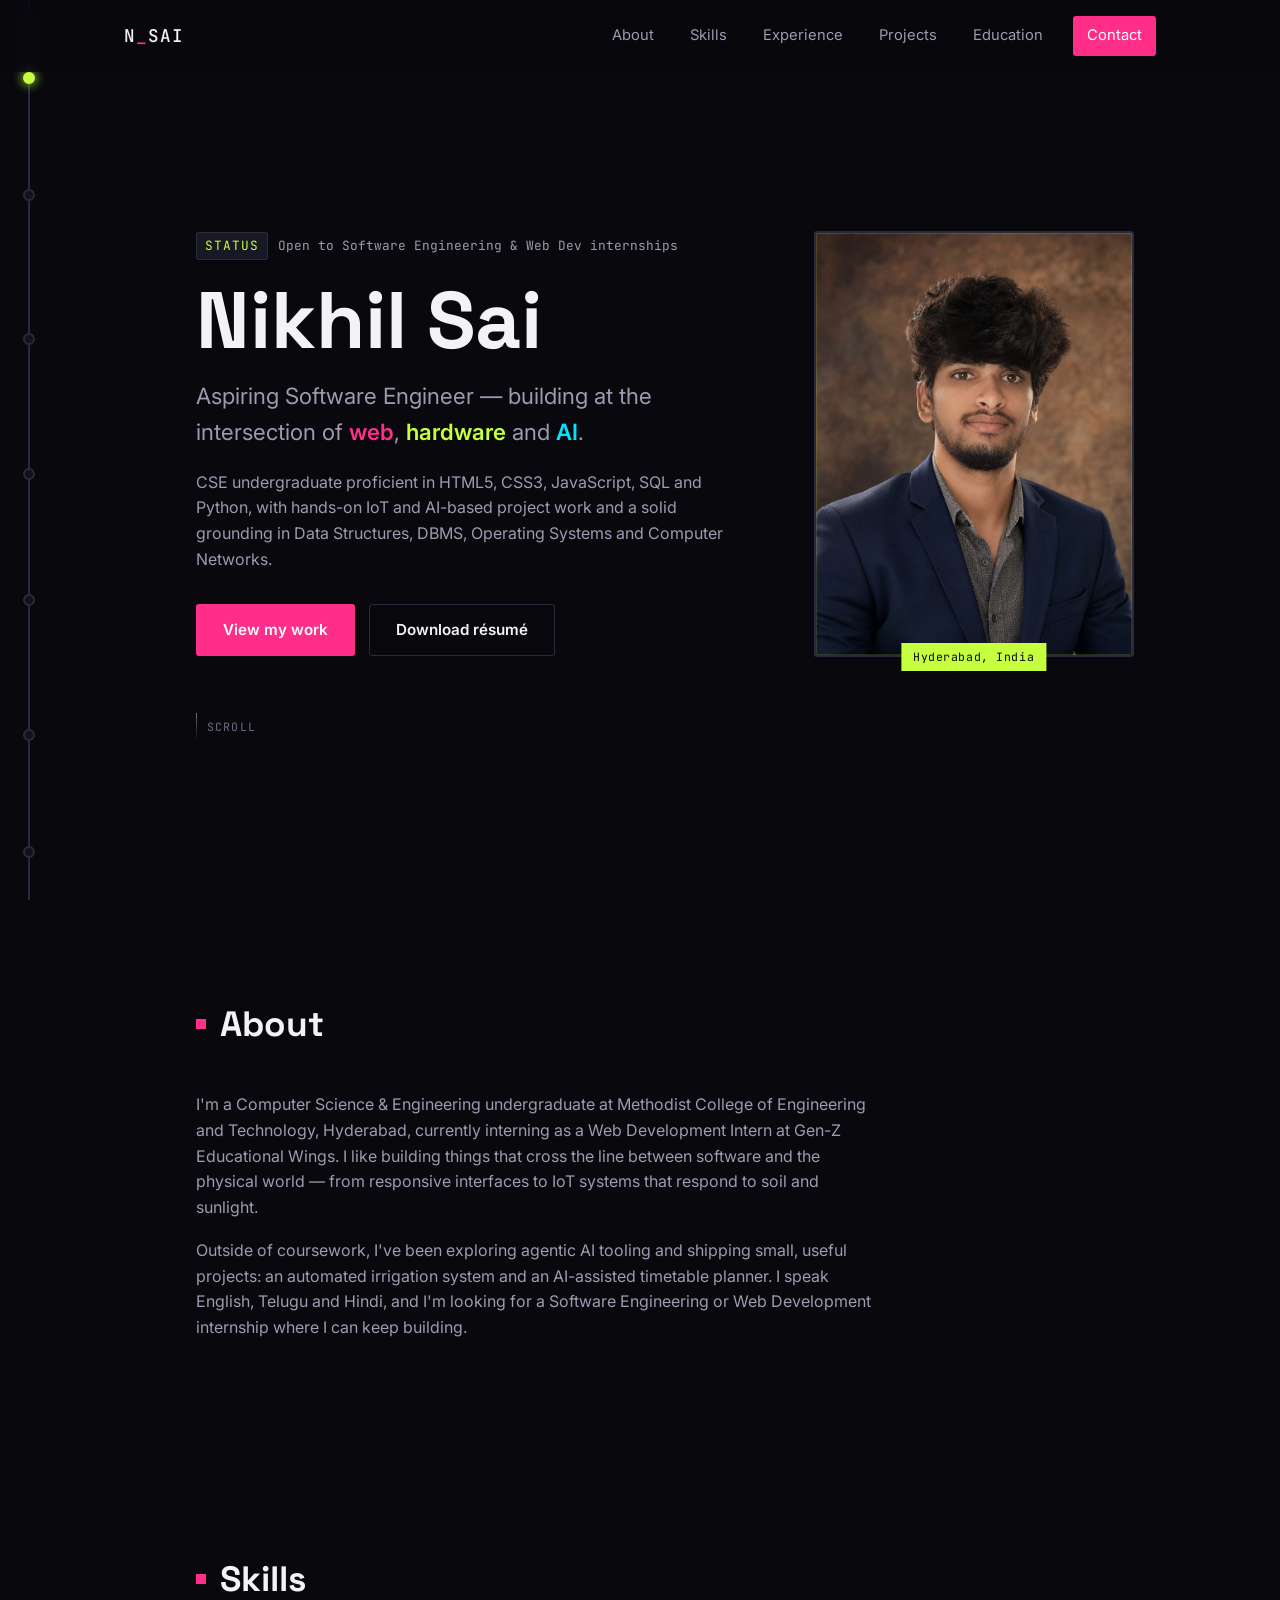
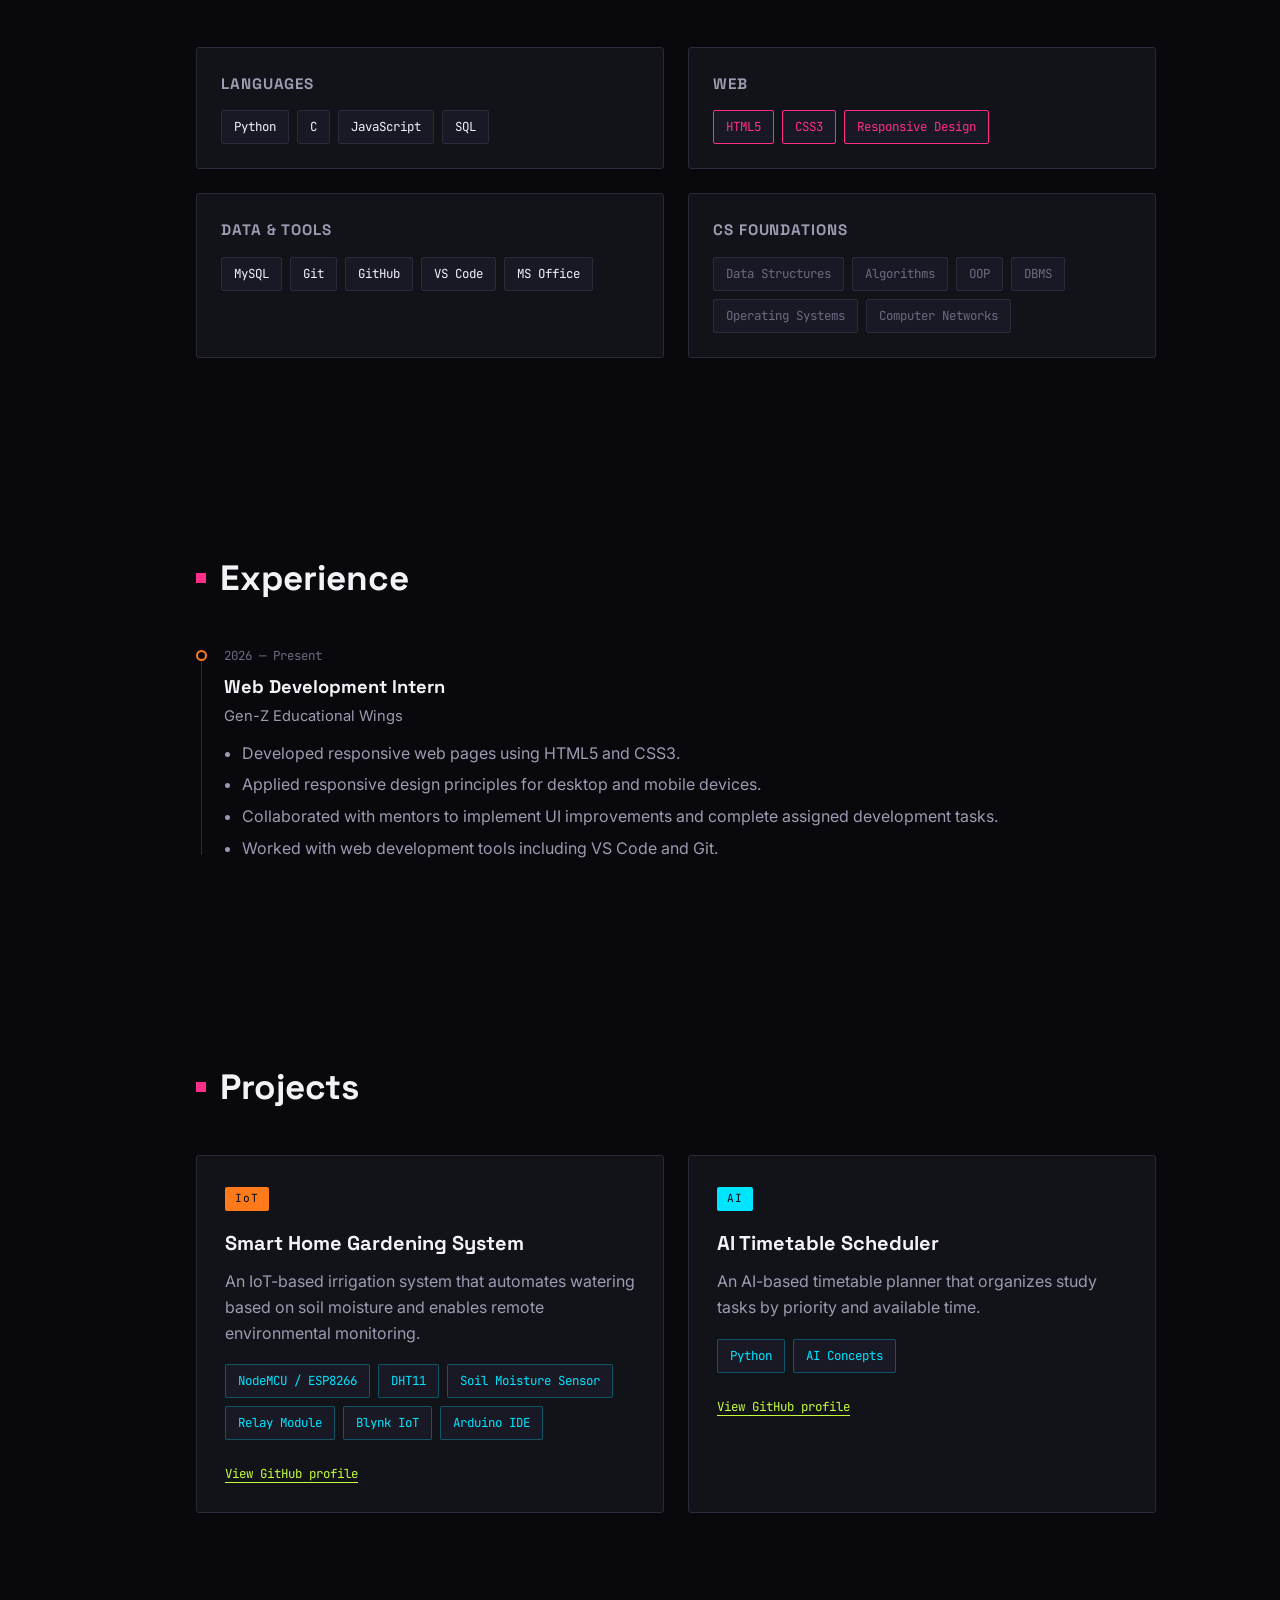
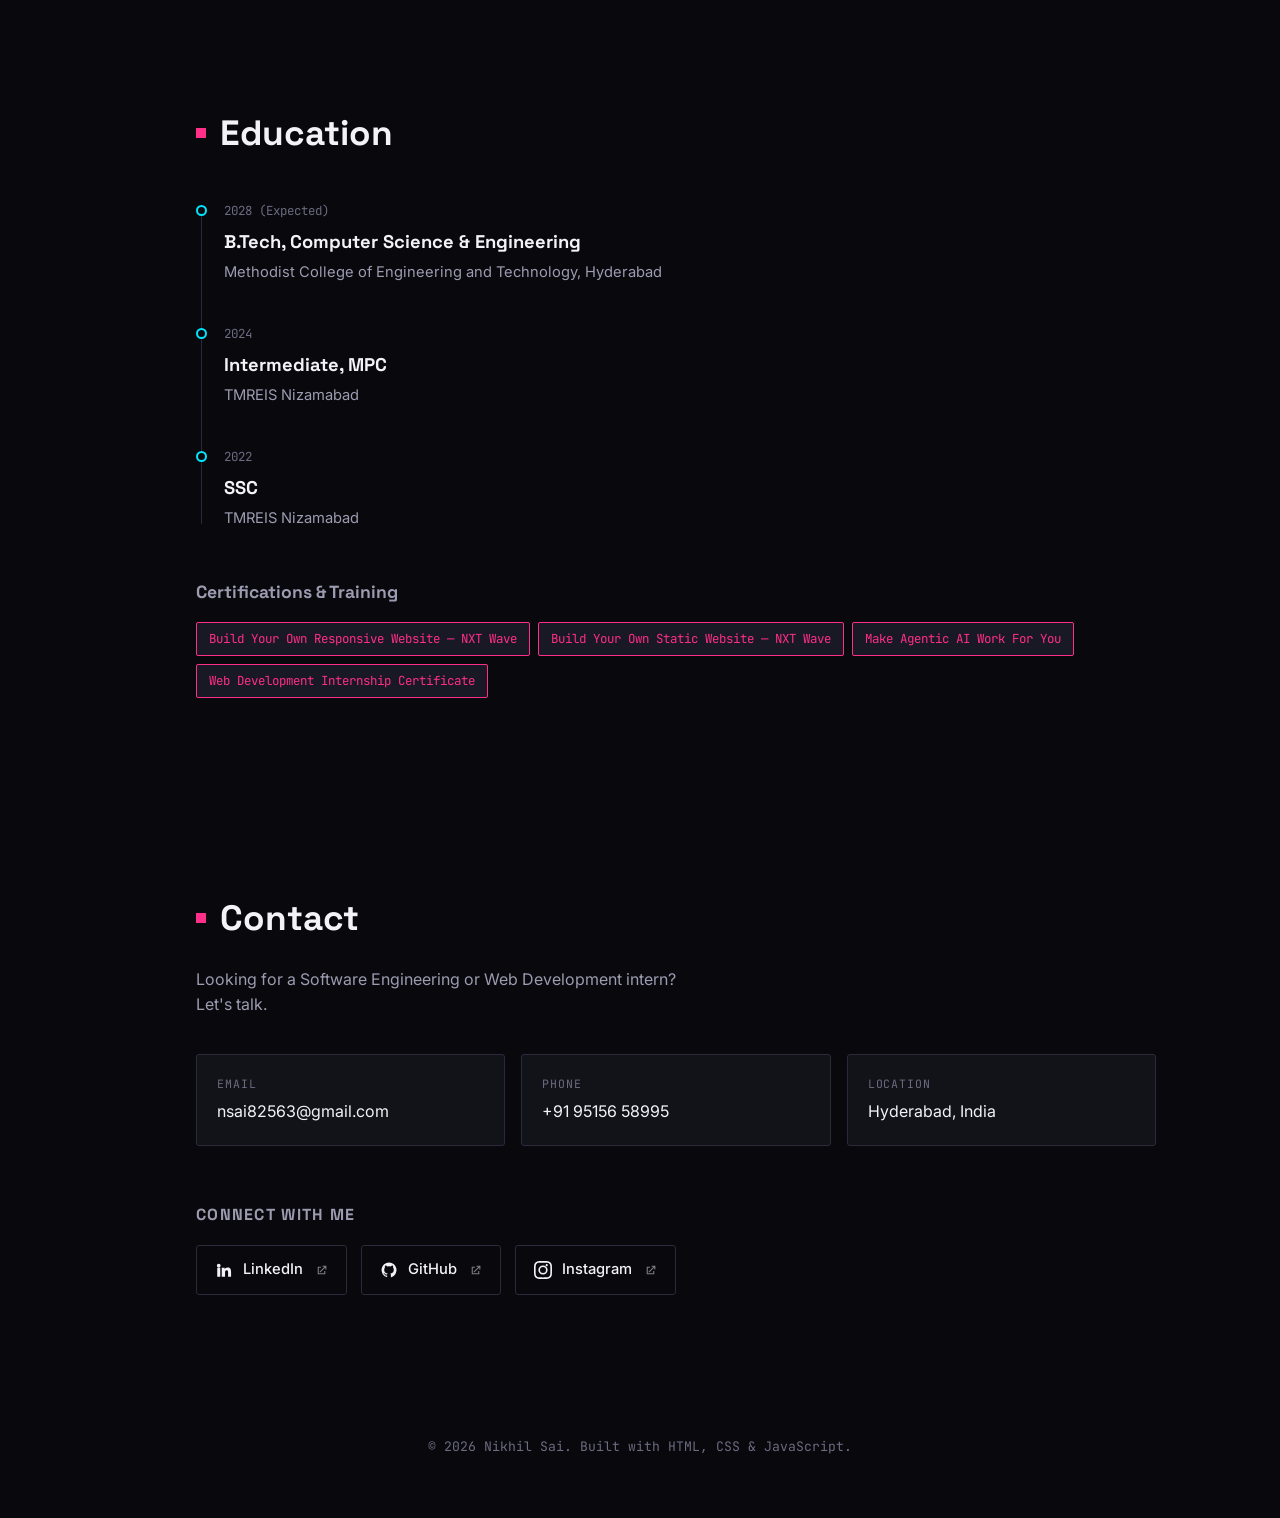
==== commit ab3f51f2: "Document portfolio project and add project links" ====
--- a/portfolio.html
+++ b/portfolio.html
@@ -1,1499 +1,297 @@
-<!DOCTYPE html>
-<html lang="en">
-
-<head>
-    <meta charset="UTF-8">
-    <meta name="viewport" content="width=device-width, initial-scale=1.0">
-    <title>Nikhil Sai — Software Engineer</title>
-    <meta name="description" content="Nikhil Sai — Aspiring Software Engineer. Web development, IoT and AI projects, and core CS fundamentals.">
-    <link rel="preconnect" href="https://fonts.googleapis.com">
-    <link rel="preconnect" href="https://fonts.gstatic.com" crossorigin>
-    <link href="https://fonts.googleapis.com/css2?family=Space+Grotesk:wght@500;600;700&family=Inter:wght@400;500;600&family=JetBrains+Mono:wght@400;500&display=swap" rel="stylesheet">
-    <style>
-        /* =========================================================
-   Design tokens
-   Base: deep near-black. Two deliberate clashes:
-   magenta/lime (primary actions + highlights) and
-   cyan/burnt-orange (info + warning), kept separate so the
-   clash reads as intentional signal, not noise.
-   ========================================================= */
-        :root {
-            --bg: #08080D;
-            --bg-elevated: #121219;
-            --surface: #191926;
-            --border: #2A2A3A;
-
-            --text: #F3F2F7;
-            --text-dim: #9C9BB0;
-            --text-faint: #6C6B80;
-
-            --magenta: #FF2E88;
-            --magenta-dim: #B01F5F;
-            --lime: #C6FF3D;
-            --lime-dim: #8FCC1E;
-            --cyan: #00E5FF;
-            --orange: #FF7A1A;
-            --error: #FF3B5C;
-
-            --font-display: 'Space Grotesk', sans-serif;
-            --font-body: 'Inter', sans-serif;
-            --font-mono: 'JetBrains Mono', monospace;
-
-            --header-h: 72px;
-            --container: 1080px;
-            --radius: 3px;
-            --ease: cubic-bezier(.4, 0, .2, 1);
-        }
-
-        @media (prefers-reduced-motion: reduce) {
-            * {
-                animation-duration: 0.001ms !important;
-                animation-iteration-count: 1 !important;
-                transition-duration: 0.001ms !important;
-                scroll-behavior: auto !important;
-            }
-        }
-
-        * {
-            box-sizing: border-box;
-        }
-
-        html {
-            scroll-behavior: smooth;
-        }
-
-        body {
-            margin: 0;
-            background: var(--bg);
-            color: var(--text);
-            font-family: var(--font-body);
-            line-height: 1.6;
-            -webkit-font-smoothing: antialiased;
-        }
-
-        img {
-            max-width: 100%;
-            display: block;
-        }
-
-        a {
-            color: inherit;
-            text-decoration: none;
-        }
-
-        h1,
-        h2,
-        h3 {
-            font-family: var(--font-display);
-            margin: 0;
-        }
-
-        .skip-link {
-            position: absolute;
-            left: 0;
-            top: -60px;
-            background: var(--lime);
-            color: #08080D;
-            padding: 10px 16px;
-            z-index: 1000;
-            font-weight: 600;
-            transition: top .2s var(--ease);
-        }
-
-        .skip-link:focus {
-            top: 0;
-        }
-
-        :focus-visible {
-            outline: 2px solid var(--lime);
-            outline-offset: 2px;
-        }
-
-        /* =========================================================
-   Circuit trace rail — the page's signature element
-   ========================================================= */
-        .trace-rail {
-            position: fixed;
-            left: 28px;
-            top: 0;
-            bottom: 0;
-            width: 2px;
-            z-index: 5;
-            display: none;
-        }
-
-        @media (min-width: 1080px) {
-            .trace-rail {
-                display: block;
-            }
-        }
-
-        .trace-line line {
-            stroke: var(--border);
-            stroke-width: 2;
-        }
-
-        .trace-node {
-            position: absolute;
-            left: -5px;
-            width: 12px;
-            height: 12px;
-            border-radius: 50%;
-            background: var(--bg-elevated);
-            border: 2px solid var(--border);
-            transition: background .3s var(--ease), border-color .3s var(--ease), box-shadow .3s var(--ease);
-        }
-
-        .trace-node[data-node="hero"] {
-            top: 8%;
-        }
-
-        .trace-node[data-node="about"] {
-            top: 21%;
-        }
-
-        .trace-node[data-node="skills"] {
-            top: 37%;
-        }
-
-        .trace-node[data-node="experience"] {
-            top: 52%;
-        }
-
-        .trace-node[data-node="projects"] {
-            top: 66%;
-        }
-
-        .trace-node[data-node="education"] {
-            top: 81%;
-        }
-
-        .trace-node[data-node="contact"] {
-            top: 94%;
-        }
-
-        .trace-node.is-active {
-            background: var(--lime);
-            border-color: var(--lime);
-            box-shadow: 0 0 10px 2px rgba(198, 255, 61, .6);
-        }
-
-        /* =========================================================
-   Header / Nav
-   ========================================================= */
-        .site-header {
-            position: sticky;
-            top: 0;
-            z-index: 100;
-            height: var(--header-h);
-            display: flex;
-            align-items: center;
-            background: rgba(8, 8, 13, .7);
-            backdrop-filter: blur(10px);
-            transition: transform .35s var(--ease), box-shadow .35s var(--ease), background .35s var(--ease);
-        }
-
-        .site-header.is-scrolled {
-            background: rgba(8, 8, 13, .92);
-            box-shadow: 0 1px 0 var(--border), 0 12px 24px -12px rgba(0, 0, 0, .6);
-        }
-
-        .site-header.is-hidden {
-            transform: translateY(-100%);
-        }
-
-        .nav {
-            width: 100%;
-            max-width: var(--container);
-            margin: 0 auto;
-            padding: 0 24px;
-            display: flex;
-            align-items: center;
-            justify-content: space-between;
-        }
-
-        .nav__brand {
-            font-family: var(--font-mono);
-            font-weight: 500;
-            font-size: 1.1rem;
-            letter-spacing: .05em;
-        }
-
-        .brand-blip {
-            color: var(--magenta);
-        }
-
-        .nav__links {
-            display: none;
-            list-style: none;
-            margin: 0;
-            padding: 0;
-            gap: 8px;
-        }
-
-        @media (min-width: 768px) {
-            .nav__links {
-                display: flex;
-                align-items: center;
-            }
-        }
-
-        .nav__link {
-            position: relative;
-            display: inline-block;
-            padding: 8px 14px;
-            font-size: .92rem;
-            color: var(--text-dim);
-            border-radius: var(--radius);
-            transition: color .2s var(--ease);
-        }
-
-        .nav__link::after {
-            content: '';
-            position: absolute;
-            left: 14px;
-            right: 14px;
-            bottom: 4px;
-            height: 2px;
-            background: var(--lime);
-            transform: scaleX(0);
-            transform-origin: left;
-            transition: transform .25s var(--ease);
-        }
-
-        .nav__link:hover {
-            color: var(--text);
-        }
-
-        .nav__link:hover::after {
-            transform: scaleX(1);
-        }
-
-        .nav__link.is-active {
-            color: var(--lime);
-        }
-
-        .nav__link.is-active::after {
-            transform: scaleX(1);
-        }
-
-        .nav__link--cta {
-            margin-left: 8px;
-            background: var(--magenta);
-            color: #fff;
-        }
-
-        .nav__link--cta::after {
-            display: none;
-        }
-
-        .nav__link--cta:hover {
-            background: #ff1478;
-            color: #fff;
-        }
-
-        .nav__link--cta.is-active {
-            background: var(--magenta);
-            color: #fff;
-        }
-
-        .nav__toggle {
-            display: flex;
-            background: none;
-            border: none;
-            cursor: pointer;
-            padding: 10px;
-            z-index: 200;
-        }
-
-        @media (min-width: 768px) {
-            .nav__toggle {
-                display: none;
-            }
-        }
-
-        .nav__toggle-box {
-            width: 22px;
-            height: 16px;
-            position: relative;
-            display: block;
-        }
-
-        .nav__toggle-bar {
-            position: absolute;
-            left: 0;
-            width: 100%;
-            height: 2px;
-            background: var(--text);
-            border-radius: 2px;
-            transition: transform .3s var(--ease), opacity .2s var(--ease), background .2s var(--ease);
-        }
-
-        .nav__toggle-bar:nth-child(1) {
-            top: 0;
-        }
-
-        .nav__toggle-bar:nth-child(2) {
-            top: 7px;
-        }
-
-        .nav__toggle-bar:nth-child(3) {
-            top: 14px;
-        }
-
-        .nav__toggle[aria-expanded="true"] .nav__toggle-bar {
-            background: var(--lime);
-        }
-
-        .nav__toggle[aria-expanded="true"] .nav__toggle-bar:nth-child(1) {
-            transform: translateY(7px) rotate(45deg);
-        }
-
-        .nav__toggle[aria-expanded="true"] .nav__toggle-bar:nth-child(2) {
-            opacity: 0;
-        }
-
-        .nav__toggle[aria-expanded="true"] .nav__toggle-bar:nth-child(3) {
-            transform: translateY(-7px) rotate(-45deg);
-        }
-
-        /* Mobile menu overlay */
-        .mobile-menu {
-            position: fixed;
-            inset: 0;
-            z-index: 150;
-            background: var(--bg);
-            display: flex;
-            flex-direction: column;
-            justify-content: center;
-            align-items: center;
-            gap: 40px;
-            transform: translateY(-8px);
-            opacity: 0;
-            visibility: hidden;
-            transition: opacity .3s var(--ease), transform .3s var(--ease), visibility 0s linear .3s;
-        }
-
-        .mobile-menu.is-open {
-            opacity: 1;
-            transform: translateY(0);
-            visibility: visible;
-            transition: opacity .3s var(--ease), transform .3s var(--ease);
-        }
-
-        @media (min-width: 768px) {
-            .mobile-menu {
-                display: none !important;
-            }
-        }
-
-        .mobile-menu__links {
-            list-style: none;
-            margin: 0;
-            padding: 0;
-            text-align: center;
-        }
-
-        .mobile-menu__link {
-            display: block;
-            padding: 16px 0;
-            font-family: var(--font-display);
-            font-size: 1.6rem;
-            font-weight: 600;
-            color: var(--text);
-            min-height: 44px;
-        }
-
-        .mobile-menu__link:hover,
-        .mobile-menu__link:focus-visible {
-            color: var(--lime);
-        }
-
-        .mobile-menu__social {
-            display: flex;
-            gap: 24px;
-        }
-
-        .mobile-menu__social a {
-            font-family: var(--font-mono);
-            font-size: .85rem;
-            color: var(--text-dim);
-            padding: 10px;
-        }
-
-        .mobile-menu__social a:hover {
-            color: var(--magenta);
-        }
-
-        /* =========================================================
-   Layout helpers
-   ========================================================= */
-        .section {
-            max-width: var(--container);
-            margin: 0 auto;
-            padding: 96px 24px;
-        }
-
-        @media (min-width: 1080px) {
-            .section {
-                padding-left: 96px;
-            }
-        }
-
-        .section__heading {
-            display: flex;
-            align-items: center;
-            gap: 14px;
-            font-size: clamp(1.6rem, 3vw, 2.2rem);
-            margin-bottom: 40px;
-        }
-
-        .chip-marker {
-            width: 10px;
-            height: 10px;
-            background: var(--magenta);
-            flex-shrink: 0;
-        }
-
-        .subheading {
-            font-family: var(--font-display);
-            font-size: 1.1rem;
-            margin: 48px 0 16px;
-            color: var(--text-dim);
-        }
-
-        /* =========================================================
-   Hero
-   ========================================================= */
-        .hero {
-            min-height: calc(100vh - var(--header-h));
-            display: flex;
-            flex-direction: column;
-            justify-content: center;
-            max-width: var(--container);
-            margin: 0 auto;
-            padding: 48px 24px;
-        }
-
-        @media (min-width: 1080px) {
-            .hero {
-                padding-left: 96px;
-            }
-        }
-
-        .hero__grid {
-            display: grid;
-            gap: 48px;
-            align-items: center;
-        }
-
-        @media (min-width: 860px) {
-            .hero__grid {
-                grid-template-columns: 1.2fr .8fr;
-            }
-        }
-
-        .eyebrow {
-            display: flex;
-            align-items: center;
-            gap: 10px;
-            font-family: var(--font-mono);
-            font-size: .8rem;
-            color: var(--text-dim);
-            margin: 0 0 20px;
-        }
-
-        .eyebrow-chip {
-            background: var(--surface);
-            border: 1px solid var(--border);
-            color: var(--lime);
-            padding: 3px 8px;
-            border-radius: 2px;
-            letter-spacing: .08em;
-        }
-
-        .hero__title {
-            font-size: clamp(2.8rem, 7vw, 5rem);
-            line-height: 1;
-            margin-bottom: 18px;
-        }
-
-        .hero__role {
-            font-size: clamp(1.1rem, 2vw, 1.4rem);
-            color: var(--text-dim);
-            max-width: 46ch;
-            margin: 0 0 20px;
-        }
-
-        .hl {
-            font-weight: 600;
-        }
-
-        .hl--magenta {
-            color: var(--magenta);
-        }
-
-        .hl--lime {
-            color: var(--lime);
-        }
-
-        .hl--cyan {
-            color: var(--cyan);
-        }
-
-        .hero__desc {
-            color: var(--text-dim);
-            max-width: 56ch;
-            margin: 0 0 32px;
-        }
-
-        .hero__cta {
-            display: flex;
-            flex-wrap: wrap;
-            gap: 14px;
-        }
-
-        .btn {
-            display: inline-flex;
-            align-items: center;
-            padding: 13px 26px;
-            font-weight: 600;
-            font-size: .95rem;
-            border-radius: var(--radius);
-            border: 1px solid transparent;
-            transition: transform .2s var(--ease), background .2s var(--ease), border-color .2s var(--ease), box-shadow .2s var(--ease);
-        }
-
-        .btn:hover {
-            transform: translateY(-2px);
-        }
-
-        .btn:active {
-            transform: translateY(0) scale(.98);
-        }
-
-        .btn--primary {
-            background: var(--magenta);
-            color: #fff;
-        }
-
-        .btn--primary:hover {
-            box-shadow: 0 0 0 3px rgba(255, 46, 136, .25);
-        }
-
-        .btn--ghost {
-            border-color: var(--border);
-            color: var(--text);
-        }
-
-        .btn--ghost:hover {
-            border-color: var(--lime);
-            color: var(--lime);
-        }
-
-        .hero__photo-wrap {
-            position: relative;
-            justify-self: center;
-        }
-
-        .hero__photo-frame {
-            width: min(320px, 60vw);
-            aspect-ratio: 3/4;
-            overflow: hidden;
-            border: 2px solid var(--border);
-            border-radius: var(--radius);
-            position: relative;
-        }
-
-        .hero__photo-frame::after {
-            content: '';
-            position: absolute;
-            inset: 0;
-            box-shadow: inset 0 0 0 1px rgba(198, 255, 61, .15);
-            pointer-events: none;
-        }
-
-        .hero__photo {
-            width: 100%;
-            height: 100%;
-            object-fit: cover;
-        }
-
-        .hero__photo-tag {
-            position: absolute;
-            bottom: -14px;
-            left: 50%;
-            transform: translateX(-50%);
-            background: var(--lime);
-            color: #08080D;
-            font-family: var(--font-mono);
-            font-size: .72rem;
-            letter-spacing: .05em;
-            padding: 5px 12px;
-            white-space: nowrap;
-        }
-
-        .scroll-cue {
-            display: none;
-            align-items: center;
-            gap: 10px;
-            font-family: var(--font-mono);
-            font-size: .72rem;
-            letter-spacing: .1em;
-            color: var(--text-faint);
-            text-transform: uppercase;
-            margin-top: 56px;
-        }
-
-        @media (min-height: 700px) {
-            .scroll-cue {
-                display: flex;
-            }
-        }
-
-        .scroll-cue span {
-            width: 1px;
-            height: 28px;
-            background: linear-gradient(var(--text-faint), transparent);
-        }
-
-        /* =========================================================
-   About
-   ========================================================= */
-        .about__body p {
-            max-width: 68ch;
-            color: var(--text-dim);
-            margin: 0 0 18px;
-        }
-
-        /* =========================================================
-   Skills
-   ========================================================= */
-        .skills__grid {
-            display: grid;
-            gap: 24px;
-            grid-template-columns: 1fr;
-        }
-
-        @media (min-width: 700px) {
-            .skills__grid {
-                grid-template-columns: 1fr 1fr;
-            }
-        }
-
-        .skill-module {
-            background: var(--bg-elevated);
-            border: 1px solid var(--border);
-            padding: 24px;
-            border-radius: var(--radius);
-        }
-
-        .skill-module__title {
-            font-size: .95rem;
-            text-transform: uppercase;
-            letter-spacing: .06em;
-            color: var(--text-dim);
-            margin-bottom: 14px;
-        }
-
-        .tag-row {
-            display: flex;
-            flex-wrap: wrap;
-            gap: 8px;
-        }
-
-        .tag {
-            font-family: var(--font-mono);
-            font-size: .78rem;
-            padding: 6px 12px;
-            border: 1px solid var(--border);
-            border-radius: 2px;
-            color: var(--text);
-            background: var(--surface);
-            transition: border-color .2s var(--ease), color .2s var(--ease);
-        }
-
-        .tag--accent {
-            border-color: var(--magenta);
-            color: var(--magenta);
-        }
-
-        .tag--dim {
-            color: var(--text-faint);
-        }
-
-        .tag--mono {
-            color: var(--cyan);
-            border-color: rgba(0, 229, 255, .3);
-        }
-
-        /* =========================================================
-   Timeline (experience + education)
-   ========================================================= */
-        .timeline {
-            position: relative;
-            padding-left: 28px;
-        }
-
-        .timeline::before {
-            content: '';
-            position: absolute;
-            left: 5px;
-            top: 6px;
-            bottom: 6px;
-            width: 1px;
-            background: var(--border);
-        }
-
-        .timeline__item {
-            position: relative;
-            margin-bottom: 40px;
-        }
-
-        .timeline__item:last-child {
-            margin-bottom: 0;
-        }
-
-        .timeline__marker {
-            position: absolute;
-            left: -28px;
-            top: 4px;
-            width: 11px;
-            height: 11px;
-            border-radius: 50%;
-            background: var(--bg);
-            border: 2px solid var(--orange);
-        }
-
-        .timeline--compact .timeline__marker {
-            border-color: var(--cyan);
-        }
-
-        .timeline__meta {
-            font-family: var(--font-mono);
-            font-size: .78rem;
-            color: var(--text-faint);
-            margin-bottom: 6px;
-        }
-
-        .timeline__title {
-            font-size: 1.15rem;
-            margin-bottom: 4px;
-        }
-
-        .timeline__org {
-            color: var(--text-dim);
-            margin: 0 0 12px;
-            font-size: .92rem;
-        }
-
-        .timeline__list {
-            margin: 0;
-            padding-left: 18px;
-            color: var(--text-dim);
-        }
-
-        .timeline__list li {
-            margin-bottom: 6px;
-        }
-
-        /* =========================================================
-   Projects
-   ========================================================= */
-        .projects__grid {
-            display: grid;
-            gap: 24px;
-            grid-template-columns: 1fr;
-        }
-
-        @media (min-width: 700px) {
-            .projects__grid {
-                grid-template-columns: 1fr 1fr;
-            }
-        }
-
-        .project-card {
-            background: var(--bg-elevated);
-            border: 1px solid var(--border);
-            border-radius: var(--radius);
-            padding: 28px;
-            transition: border-color .25s var(--ease), transform .25s var(--ease);
-        }
-
-        .project-card:hover {
-            border-color: var(--magenta);
-            transform: translateY(-3px);
-        }
-
-        .project-card__tag {
-            display: inline-block;
-            font-family: var(--font-mono);
-            font-size: .7rem;
-            letter-spacing: .08em;
-            color: #08080D;
-            background: var(--orange);
-            padding: 3px 10px;
-            border-radius: 2px;
-            margin-bottom: 16px;
-        }
-
-        .project-card__tag--cyan {
-            background: var(--cyan);
-        }
-
-        .project-card__title {
-            font-size: 1.25rem;
-            margin-bottom: 10px;
-        }
-
-        .project-card__desc {
-            color: var(--text-dim);
-            margin: 0 0 18px;
-        }
-
-        /* =========================================================
-   Contact
-   ========================================================= */
-        .contact__lead {
-            color: var(--text-dim);
-            max-width: 50ch;
-            margin: -20px 0 36px;
-        }
-
-        .contact__grid {
-            display: grid;
-            gap: 16px;
-            grid-template-columns: 1fr;
-            margin-bottom: 56px;
-        }
-
-        @media (min-width: 700px) {
-            .contact__grid {
-                grid-template-columns: repeat(3, 1fr);
-            }
-        }
-
-        .contact__item {
-            display: flex;
-            flex-direction: column;
-            gap: 6px;
-            padding: 20px;
-            background: var(--bg-elevated);
-            border: 1px solid var(--border);
-            border-radius: var(--radius);
-            transition: border-color .2s var(--ease);
-        }
-
-        a.contact__item:hover {
-            border-color: var(--lime);
-        }
-
-        .contact__label {
-            font-family: var(--font-mono);
-            font-size: .72rem;
-            text-transform: uppercase;
-            letter-spacing: .08em;
-            color: var(--text-faint);
-        }
-
-        .contact__value {
-            font-size: 1rem;
-        }
-
-        .connect__heading {
-            font-size: 1rem;
-            text-transform: uppercase;
-            letter-spacing: .08em;
-            color: var(--text-dim);
-            margin-bottom: 18px;
-        }
-
-        .connect__list {
-            list-style: none;
-            margin: 0;
-            padding: 0;
-            display: flex;
-            flex-wrap: wrap;
-            gap: 14px;
-        }
-
-        .social-link {
-            display: inline-flex;
-            align-items: center;
-            gap: 10px;
-            padding: 12px 18px;
-            border: 1px solid var(--border);
-            border-radius: var(--radius);
-            font-weight: 500;
-            font-size: .92rem;
-            transition: border-color .2s var(--ease), background .2s var(--ease), color .2s var(--ease);
-        }
-
-        .social-link__icon {
-            width: 18px;
-            height: 18px;
-            fill: currentColor;
-        }
-
-        .social-link__ext {
-            width: 13px;
-            height: 13px;
-            fill: currentColor;
-            opacity: .5;
-            margin-left: 2px;
-        }
-
-        .social-link--linkedin:hover {
-            border-color: var(--cyan);
-            color: var(--cyan);
-        }
-
-        .social-link--github:hover {
-            border-color: var(--lime);
-            color: var(--lime);
-        }
-
-        .social-link--instagram:hover {
-            border-color: var(--magenta);
-            color: var(--magenta);
-        }
-
-        .social-link:active {
-            transform: scale(.97);
-        }
-
-        /* =========================================================
-   Footer
-   ========================================================= */
-        .site-footer {
-            text-align: center;
-            padding: 32px 24px 48px;
-            color: var(--text-faint);
-            font-size: .82rem;
-            font-family: var(--font-mono);
-        }
-    </style>
-</head>
-
-<body>
-
-    <a class="skip-link" href="#main">Skip to main content</a>
-
-    <!-- ===== Circuit trace signature (fixed decorative rail) ===== -->
-    <div class="trace-rail" aria-hidden="true">
-        <svg class="trace-line" width="2" height="100%" preserveAspectRatio="none" viewBox="0 0 2 1000">
-            <line x1="1" y1="0" x2="1" y2="1000" />
-        </svg>
-        <div class="trace-node" data-node="hero"><span class="trace-dot"></span></div>
-        <div class="trace-node" data-node="about"><span class="trace-dot"></span></div>
-        <div class="trace-node" data-node="skills"><span class="trace-dot"></span></div>
-        <div class="trace-node" data-node="experience"><span class="trace-dot"></span></div>
-        <div class="trace-node" data-node="projects"><span class="trace-dot"></span></div>
-        <div class="trace-node" data-node="education"><span class="trace-dot"></span></div>
-        <div class="trace-node" data-node="contact"><span class="trace-dot"></span></div>
-    </div>
-
-    <!-- ===== Header / Navigation ===== -->
-    <header class="site-header" id="siteHeader">
-        <nav class="nav" aria-label="Main navigation">
-            <a href="#hero" class="nav__brand">N<span class="brand-blip">_</span>SAI</a>
-
-            <button class="nav__toggle" id="menuToggle" aria-expanded="false" aria-controls="mobileMenu" aria-label="Toggle navigation menu">
-                <span class="nav__toggle-box">
-                    <span class="nav__toggle-bar"></span>
-                    <span class="nav__toggle-bar"></span>
-                    <span class="nav__toggle-bar"></span>
-                </span>
-            </button>
-
-            <ul class="nav__links" id="navLinks">
-                <li><a href="#about" class="nav__link" data-section="about">About</a></li>
-                <li><a href="#skills" class="nav__link" data-section="skills">Skills</a></li>
-                <li><a href="#experience" class="nav__link" data-section="experience">Experience</a></li>
-                <li><a href="#projects" class="nav__link" data-section="projects">Projects</a></li>
-                <li><a href="#education" class="nav__link" data-section="education">Education</a></li>
-                <li><a href="#contact" class="nav__link nav__link--cta" data-section="contact">Contact</a></li>
-            </ul>
-        </nav>
-    </header>
-
-    <!-- ===== Mobile menu overlay ===== -->
-    <div class="mobile-menu" id="mobileMenu" aria-hidden="true">
-        <ul class="mobile-menu__links">
-            <li><a href="#about" class="mobile-menu__link" data-section="about">About</a></li>
-            <li><a href="#skills" class="mobile-menu__link" data-section="skills">Skills</a></li>
-            <li><a href="#experience" class="mobile-menu__link" data-section="experience">Experience</a></li>
-            <li><a href="#projects" class="mobile-menu__link" data-section="projects">Projects</a></li>
-            <li><a href="#education" class="mobile-menu__link" data-section="education">Education</a></li>
-            <li><a href="#contact" class="mobile-menu__link" data-section="contact">Contact</a></li>
-        </ul>
-        <div class="mobile-menu__social">
-            <a href="https://www.linkedin.com/in/nikhil-sai-8b256030a/" target="_blank" rel="noopener noreferrer" aria-label="LinkedIn (opens in new tab)">LinkedIn</a>
-            <a href="https://github.com/Nikhilsai17321" target="_blank" rel="noopener noreferrer" aria-label="GitHub (opens in new tab)">GitHub</a>
-            <a href="https://www.instagram.com/_sai__098_/" target="_blank" rel="noopener noreferrer" aria-label="Instagram (opens in new tab)">Instagram</a>
-        </div>
-    </div>
-
-    <main id="main">
-
-        <!-- ===== Hero ===== -->
-        <section class="hero" id="hero">
-            <div class="hero__grid">
-                <div class="hero__copy">
-                    <p class="eyebrow"><span class="eyebrow-chip">STATUS</span> Open to Software Engineering &amp; Web Dev internships</p>
-                    <h1 class="hero__title">Nikhil Sai</h1>
-                    <p class="hero__role">Aspiring Software Engineer — building at the intersection of <span class="hl hl--magenta">web</span>, <span class="hl hl--lime">hardware</span> and <span class="hl hl--cyan">AI</span>.</p>
-                    <p class="hero__desc">CSE undergraduate proficient in HTML5, CSS3, JavaScript, SQL and Python, with hands-on IoT and AI-based project work and a solid grounding in Data Structures, DBMS, Operating Systems and Computer Networks.</p>
-                    <div class="hero__cta">
-                        <a href="#projects" class="btn btn--primary">View my work</a>
-                        <a href="[data-uri]" class="btn btn--ghost" download>Download résumé</a>
-                    </div>
-                </div>
-                <div class="hero__photo-wrap">
-                    <div class="hero__photo-frame">
-                        <img src="[data-uri]" alt="Portrait of Nikhil Sai" class="hero__photo" width="900" height="1200" loading="eager">
-                    </div>
-                    <div class="hero__photo-tag">Hyderabad, India</div>
-                </div>
-            </div>
-            <div class="scroll-cue" aria-hidden="true"><span></span>scroll</div>
-        </section>
-
-        <!-- ===== About ===== -->
-        <section class="section" id="about">
-            <h2 class="section__heading"><span class="chip-marker" aria-hidden="true"></span>About</h2>
-            <div class="about__body">
-                <p>I'm a Computer Science &amp; Engineering undergraduate at Methodist College of Engineering and Technology, Hyderabad, currently interning as a Web Development Intern at Gen-Z Educational Wings. I like building things that cross the line between software and the physical world — from responsive interfaces to IoT systems that respond to soil and sunlight.</p>
-                <p>Outside of coursework, I've been exploring agentic AI tooling and shipping small, useful projects: an automated irrigation system and an AI-assisted timetable planner. I speak English, Telugu and Hindi, and I'm looking for a Software Engineering or Web Development internship where I can keep building.</p>
-            </div>
-        </section>
-
-        <!-- ===== Skills ===== -->
-        <section class="section" id="skills">
-            <h2 class="section__heading"><span class="chip-marker" aria-hidden="true"></span>Skills</h2>
-            <div class="skills__grid">
-                <div class="skill-module">
-                    <h3 class="skill-module__title">Languages</h3>
-                    <div class="tag-row">
-                        <span class="tag">Python</span><span class="tag">C</span><span class="tag">JavaScript</span><span class="tag">SQL</span>
-                    </div>
-                </div>
-                <div class="skill-module">
-                    <h3 class="skill-module__title">Web</h3>
-                    <div class="tag-row">
-                        <span class="tag tag--accent">HTML5</span><span class="tag tag--accent">CSS3</span><span class="tag tag--accent">Responsive Design</span>
-                    </div>
-                </div>
-                <div class="skill-module">
-                    <h3 class="skill-module__title">Data &amp; Tools</h3>
-                    <div class="tag-row">
-                        <span class="tag">MySQL</span><span class="tag">Git</span><span class="tag">GitHub</span><span class="tag">VS Code</span><span class="tag">MS Office</span>
-                    </div>
-                </div>
-                <div class="skill-module">
-                    <h3 class="skill-module__title">CS Foundations</h3>
-                    <div class="tag-row">
-                        <span class="tag tag--dim">Data Structures</span><span class="tag tag--dim">Algorithms</span><span class="tag tag--dim">OOP</span><span class="tag tag--dim">DBMS</span><span class="tag tag--dim">Operating Systems</span><span class="tag tag--dim">Computer Networks</span>
-                    </div>
-                </div>
-            </div>
-        </section>
-
-        <!-- ===== Experience ===== -->
-        <section class="section" id="experience">
-            <h2 class="section__heading"><span class="chip-marker" aria-hidden="true"></span>Experience</h2>
-            <div class="timeline">
-                <div class="timeline__item">
-                    <div class="timeline__marker"></div>
-                    <div class="timeline__content">
-                        <div class="timeline__meta">2026 — Present</div>
-                        <h3 class="timeline__title">Web Development Intern</h3>
-                        <p class="timeline__org">Gen-Z Educational Wings</p>
-                        <ul class="timeline__list">
-                            <li>Developed responsive web pages using HTML5 and CSS3.</li>
-                            <li>Applied responsive design principles for desktop and mobile devices.</li>
-                            <li>Collaborated with mentors to implement UI improvements and complete assigned development tasks.</li>
-                            <li>Worked with web development tools including VS Code and Git.</li>
-                        </ul>
-                    </div>
-                </div>
-            </div>
-        </section>
-
-        <!-- ===== Projects ===== -->
-        <section class="section" id="projects">
-            <h2 class="section__heading"><span class="chip-marker" aria-hidden="true"></span>Projects</h2>
-            <div class="projects__grid">
-                <article class="project-card">
-                    <div class="project-card__tag">IoT</div>
-                    <h3 class="project-card__title">Smart Home Gardening System</h3>
-                    <p class="project-card__desc">An IoT-based irrigation system that automates watering based on soil moisture and enables remote environmental monitoring.</p>
-                    <div class="tag-row">
-                        <span class="tag tag--mono">NodeMCU / ESP8266</span><span class="tag tag--mono">DHT11</span><span class="tag tag--mono">Soil Moisture Sensor</span><span class="tag tag--mono">Relay Module</span><span class="tag tag--mono">Blynk IoT</span><span class="tag tag--mono">Arduino IDE</span>
-                    </div>
-                </article>
-                <article class="project-card">
-                    <div class="project-card__tag project-card__tag--cyan">AI</div>
-                    <h3 class="project-card__title">AI Timetable Scheduler</h3>
-                    <p class="project-card__desc">An AI-based timetable planner that organizes study tasks by priority and available time.</p>
-                    <div class="tag-row">
-                        <span class="tag tag--mono">Python</span><span class="tag tag--mono">AI Concepts</span>
-                    </div>
-                </article>
-            </div>
-        </section>
-
-        <!-- ===== Education ===== -->
-        <section class="section" id="education">
-            <h2 class="section__heading"><span class="chip-marker" aria-hidden="true"></span>Education</h2>
-            <div class="timeline timeline--compact">
-                <div class="timeline__item">
-                    <div class="timeline__marker"></div>
-                    <div class="timeline__content">
-                        <div class="timeline__meta">2028 (Expected)</div>
-                        <h3 class="timeline__title">B.Tech, Computer Science &amp; Engineering</h3>
-                        <p class="timeline__org">Methodist College of Engineering and Technology, Hyderabad</p>
-                    </div>
-                </div>
-                <div class="timeline__item">
-                    <div class="timeline__marker"></div>
-                    <div class="timeline__content">
-                        <div class="timeline__meta">2024</div>
-                        <h3 class="timeline__title">Intermediate, MPC</h3>
-                        <p class="timeline__org">TMREIS Nizamabad</p>
-                    </div>
-                </div>
-                <div class="timeline__item">
-                    <div class="timeline__marker"></div>
-                    <div class="timeline__content">
-                        <div class="timeline__meta">2022</div>
-                        <h3 class="timeline__title">SSC</h3>
-                        <p class="timeline__org">TMREIS Nizamabad</p>
-                    </div>
-                </div>
-            </div>
-
-            <h3 class="subheading">Certifications &amp; Training</h3>
-            <div class="tag-row">
-                <span class="tag tag--accent">Build Your Own Responsive Website — NXT Wave</span>
-                <span class="tag tag--accent">Build Your Own Static Website — NXT Wave</span>
-                <span class="tag tag--accent">Make Agentic AI Work For You</span>
-                <span class="tag tag--accent">Web Development Internship Certificate</span>
-            </div>
-        </section>
-
-        <!-- ===== Contact ===== -->
-        <section class="section section--contact" id="contact">
-            <h2 class="section__heading"><span class="chip-marker" aria-hidden="true"></span>Contact</h2>
-            <p class="contact__lead">Looking for a Software Engineering or Web Development intern? Let's talk.</p>
-            <div class="contact__grid">
-                <a class="contact__item" href="mailto:nsai82563@gmail.com">
-                    <span class="contact__label">Email</span>
-                    <span class="contact__value">nsai82563@gmail.com</span>
-                </a>
-                <a class="contact__item" href="tel:+919515658995">
-                    <span class="contact__label">Phone</span>
-                    <span class="contact__value">+91 95156 58995</span>
-                </a>
-                <div class="contact__item contact__item--static">
-                    <span class="contact__label">Location</span>
-                    <span class="contact__value">Hyderabad, India</span>
-                </div>
-            </div>
-
-            <div class="connect">
-                <h3 class="connect__heading" id="connectHeading">Connect with me</h3>
-                <ul class="connect__list" aria-labelledby="connectHeading">
-                    <li>
-                        <a href="https://www.linkedin.com/in/nikhil-sai-8b256030a/" target="_blank" rel="noopener noreferrer" class="social-link social-link--linkedin" aria-label="LinkedIn, opens in a new tab">
-                            <svg class="social-link__icon" aria-hidden="true" viewBox="0 0 24 24">
-                                <path d="M4.98 3.5a2.5 2.5 0 1 1 0 5 2.5 2.5 0 0 1 0-5zM3 9h4v12H3zM9 9h3.8v1.7h.1c.53-1 1.83-2 3.77-2 4.03 0 4.77 2.65 4.77 6.1V21h-4v-5.6c0-1.34-.02-3.06-1.87-3.06-1.87 0-2.16 1.46-2.16 2.97V21H9z" />
-                            </svg>
-                            <span>LinkedIn</span>
-                            <svg class="social-link__ext" aria-hidden="true" viewBox="0 0 24 24">
-                                <path d="M14 3h7v7h-2V6.4l-9.3 9.3-1.4-1.4L17.6 5H14zM5 5h6v2H7v10h10v-4h2v6H5z" />
-                            </svg>
-                        </a>
-                    </li>
-                    <li>
-                        <a href="https://github.com/Nikhilsai17321" target="_blank" rel="noopener noreferrer" class="social-link social-link--github" aria-label="GitHub, opens in a new tab">
-                            <svg class="social-link__icon" aria-hidden="true" viewBox="0 0 24 24">
-                                <path d="M12 2a10 10 0 0 0-3.16 19.49c.5.09.68-.22.68-.48v-1.7c-2.78.6-3.37-1.34-3.37-1.34-.46-1.15-1.11-1.46-1.11-1.46-.9-.62.07-.6.07-.6 1 .07 1.53 1.03 1.53 1.03.9 1.52 2.34 1.08 2.91.83.09-.65.35-1.08.63-1.33-2.22-.25-4.56-1.11-4.56-4.93 0-1.09.39-1.98 1.03-2.68-.1-.25-.45-1.27.1-2.65 0 0 .84-.27 2.75 1.02a9.5 9.5 0 0 1 5 0c1.9-1.29 2.75-1.02 2.75-1.02.55 1.38.2 2.4.1 2.65.64.7 1.03 1.59 1.03 2.68 0 3.83-2.34 4.68-4.57 4.92.36.31.68.92.68 1.85v2.75c0 .26.18.58.69.48A10 10 0 0 0 12 2z" />
-                            </svg>
-                            <span>GitHub</span>
-                            <svg class="social-link__ext" aria-hidden="true" viewBox="0 0 24 24">
-                                <path d="M14 3h7v7h-2V6.4l-9.3 9.3-1.4-1.4L17.6 5H14zM5 5h6v2H7v10h10v-4h2v6H5z" />
-                            </svg>
-                        </a>
-                    </li>
-                    <li>
-                        <a href="https://www.instagram.com/_sai__098_/" target="_blank" rel="noopener noreferrer" class="social-link social-link--instagram" aria-label="Instagram, opens in a new tab">
-                            <svg class="social-link__icon" aria-hidden="true" viewBox="0 0 24 24">
-                                <path d="M12 2.2c3.2 0 3.58.01 4.85.07 1.17.05 1.8.24 2.23.4.56.22.96.48 1.38.9.42.42.68.82.9 1.38.16.42.35 1.06.4 2.23.06 1.27.07 1.65.07 4.85s-.01 3.58-.07 4.85c-.05 1.17-.24 1.8-.4 2.23-.22.56-.48.96-.9 1.38-.42.42-.82.68-1.38.9-.42.16-1.06.35-2.23.4-1.27.06-1.65.07-4.85.07s-3.58-.01-4.85-.07c-1.17-.05-1.8-.24-2.23-.4-.56-.22-.96-.48-1.38-.9-.42-.42-.68-.82-.9-1.38-.16-.42-.35-1.06-.4-2.23C2.21 15.58 2.2 15.2 2.2 12s.01-3.58.07-4.85c.05-1.17.24-1.8.4-2.23.22-.56.48-.96.9-1.38.42-.42.82-.68 1.38-.9.42-.16 1.06-.35 2.23-.4C8.42 2.21 8.8 2.2 12 2.2zM12 0C8.74 0 8.33.01 7.05.07c-1.28.06-2.15.26-2.91.56-.79.31-1.46.72-2.13 1.38A5.9 5.9 0 0 0 .63 4.14c-.3.76-.5 1.63-.56 2.91C0 8.33 0 8.74 0 12s.01 3.67.07 4.95c.06 1.28.26 2.15.56 2.91.31.79.72 1.46 1.38 2.13a5.9 5.9 0 0 0 2.13 1.38c.76.3 1.63.5 2.91.56C8.33 24 8.74 24 12 24s3.67-.01 4.95-.07c1.28-.06 2.15-.26 2.91-.56a5.9 5.9 0 0 0 2.13-1.38 5.9 5.9 0 0 0 1.38-2.13c.3-.76.5-1.63.56-2.91.06-1.28.07-1.69.07-4.95s-.01-3.67-.07-4.95c-.06-1.28-.26-2.15-.56-2.91a5.9 5.9 0 0 0-1.38-2.13A5.9 5.9 0 0 0 19.86.63c-.76-.3-1.63-.5-2.91-.56C15.67.01 15.26 0 12 0zm0 5.84A6.16 6.16 0 1 0 12 18.16 6.16 6.16 0 0 0 12 5.84zm0 10.16A4 4 0 1 1 12 8a4 4 0 0 1 0 8zm6.4-10.4a1.44 1.44 0 1 1-2.88 0 1.44 1.44 0 0 1 2.88 0z" />
-                            </svg>
-                            <span>Instagram</span>
-                            <svg class="social-link__ext" aria-hidden="true" viewBox="0 0 24 24">
-                                <path d="M14 3h7v7h-2V6.4l-9.3 9.3-1.4-1.4L17.6 5H14zM5 5h6v2H7v10h10v-4h2v6H5z" />
-                            </svg>
-                        </a>
-                    </li>
-                </ul>
-            </div>
-        </section>
-
-    </main>
-
-    <footer class="site-footer">
-        <p>&copy; 2026 Nikhil Sai. Built with HTML, CSS &amp; JavaScript.</p>
-    </footer>
-
-    <script>
-        (function() {
-            'use strict';
-
-            var header = document.getElementById('siteHeader');
-            var menuToggle = document.getElementById('menuToggle');
-            var mobileMenu = document.getElementById('mobileMenu');
-            var navLinks = document.querySelectorAll('.nav__link, .mobile-menu__link');
-            var traceNodes = document.querySelectorAll('.trace-node');
-            var sections = document.querySelectorAll('main .section, .hero');
-
-            var menuOpen = false;
-            var lastFocusedEl = null;
-
-            /* ===================================================
-               Sticky header: scrolled state + scroll-direction hide/show
-               =================================================== */
-            var lastScrollY = window.scrollY;
-            var ticking = false;
-            var SCROLL_THRESHOLD = 40;
-            var HIDE_OFFSET = 120;
-            var MIN_SCROLL_DELTA = 8;
-
-            function updateHeader() {
-                var currentY = window.scrollY;
-
-                if (currentY > SCROLL_THRESHOLD) {
-                    header.classList.add('is-scrolled');
-                } else {
-                    header.classList.remove('is-scrolled');
-                }
-
-                var delta = currentY - lastScrollY;
-
-                if (!menuOpen && Math.abs(delta) > MIN_SCROLL_DELTA) {
-                    if (delta > 0 && currentY > HIDE_OFFSET) {
-                        header.classList.add('is-hidden');
-                    } else if (delta < 0) {
-                        header.classList.remove('is-hidden');
-                    }
-                    lastScrollY = currentY;
-                }
-
-                ticking = false;
-            }
-
-            window.addEventListener('scroll', function() {
-                if (!ticking) {
-                    window.requestAnimationFrame(updateHeader);
-                    ticking = true;
-                }
-            }, {
-                passive: true
-            });
-
-            /* ===================================================
-               Mobile menu: open/close, focus trap, escape, click-outside,
-               focus restoration
-               =================================================== */
-            function getFocusableElements(container) {
-                return container.querySelectorAll(
-                    'a[href], button:not([disabled]), input, select, textarea, [tabindex]:not([tabindex="-1"])'
-                );
-            }
-
-            function openMenu() {
-                menuOpen = true;
-                lastFocusedEl = document.activeElement;
-
-                menuToggle.setAttribute('aria-expanded', 'true');
-                mobileMenu.classList.add('is-open');
-                mobileMenu.setAttribute('aria-hidden', 'false');
-                document.body.style.overflow = 'hidden';
-                header.classList.remove('is-hidden');
-
-                var focusable = getFocusableElements(mobileMenu);
-                if (focusable.length) {
-                    window.setTimeout(function() {
-                        focusable[0].focus();
-                    }, 50);
-                }
-            }
-
-            function closeMenu() {
-                menuOpen = false;
-                menuToggle.setAttribute('aria-expanded', 'false');
-                mobileMenu.classList.remove('is-open');
-                mobileMenu.setAttribute('aria-hidden', 'true');
-                document.body.style.overflow = '';
-
-                if (lastFocusedEl) {
-                    lastFocusedEl.focus();
-                } else {
-                    menuToggle.focus();
-                }
-            }
-
-            menuToggle.addEventListener('click', function() {
-                if (menuOpen) {
-                    closeMenu();
-                } else {
-                    openMenu();
-                }
-            });
-
-            // Escape key closes the menu
-            document.addEventListener('keydown', function(e) {
-                if (e.key === 'Escape' && menuOpen) {
-                    closeMenu();
-                }
-            });
-
-            // Focus trap inside the open mobile menu
-            document.addEventListener('keydown', function(e) {
-                if (!menuOpen || e.key !== 'Tab') return;
-
-                var focusable = getFocusableElements(mobileMenu);
-                if (!focusable.length) return;
-
-                var first = focusable[0];
-                var last = focusable[focusable.length - 1];
-
-                if (e.shiftKey && document.activeElement === first) {
-                    e.preventDefault();
-                    last.focus();
-                } else if (!e.shiftKey && document.activeElement === last) {
-                    e.preventDefault();
-                    first.focus();
-                }
-            });
-
-            // Click outside the menu content (on the overlay background) closes it
-            mobileMenu.addEventListener('click', function(e) {
-                if (e.target === mobileMenu) {
-                    closeMenu();
-                }
-            });
-
-            // Close mobile menu whenever a link inside it is used
-            document.querySelectorAll('.mobile-menu__link').forEach(function(link) {
-                link.addEventListener('click', closeMenu);
-            });
-
-            /* ===================================================
-               Smooth scrolling with fixed-header offset
-               =================================================== */
-            function scrollToTarget(targetEl) {
-                var headerHeight = header.offsetHeight;
-                var targetY = targetEl.getBoundingClientRect().top + window.pageYOffset - headerHeight - 12;
-
-                if ('scrollBehavior' in document.documentElement.style) {
-                    window.scrollTo({
-                        top: targetY,
-                        behavior: 'smooth'
-                    });
-                } else {
-                    // Fallback easing scroll for browsers without native smooth scroll
-                    var startY = window.pageYOffset;
-                    var distance = targetY - startY;
-                    var duration = 650;
-                    var startTime = null;
-
-                    function easeInOutQuad(t) {
-                        return t < 0.5 ? 2 * t * t : -1 + (4 - 2 * t) * t;
-                    }
-
-                    function step(timestamp) {
-                        if (!startTime) startTime = timestamp;
-                        var elapsed = timestamp - startTime;
-                        var progress = Math.min(elapsed / duration, 1);
-                        window.scrollTo(0, startY + distance * easeInOutQuad(progress));
-                        if (elapsed < duration) window.requestAnimationFrame(step);
-                    }
-                    window.requestAnimationFrame(step);
-                }
-            }
-
-            document.querySelectorAll('a[href^="#"]').forEach(function(link) {
-                link.addEventListener('click', function(e) {
-                    var id = link.getAttribute('href').slice(1);
-                    var targetEl = document.getElementById(id);
-                    if (!targetEl) return;
-                    e.preventDefault();
-                    scrollToTarget(targetEl);
-                });
-            });
-
-            /* ===================================================
-               Active-state scroll spy via IntersectionObserver
-               drives both the nav links and the trace rail nodes
-               =================================================== */
-            function setActiveSection(id) {
-                navLinks.forEach(function(link) {
-                    var isActive = link.dataset.section === id;
-                    link.classList.toggle('is-active', isActive);
-                    if (isActive) {
-                        link.setAttribute('aria-current', 'page');
-                    } else {
-                        link.removeAttribute('aria-current');
-                    }
-                });
-
-                traceNodes.forEach(function(node) {
-                    node.classList.toggle('is-active', node.dataset.node === id);
-                });
-            }
-
-            if ('IntersectionObserver' in window) {
-                var observer = new IntersectionObserver(function(entries) {
-                    entries.forEach(function(entry) {
-                        if (entry.isIntersecting) {
-                            setActiveSection(entry.target.id);
-                        }
-                    });
-                }, {
-                    root: null,
-                    rootMargin: '-20% 0px -70% 0px',
-                    threshold: 0
-                });
-
-                sections.forEach(function(section) {
-                    observer.observe(section);
-                });
-            } else {
-                // Fallback: throttled scroll listener
-                var spyTicking = false;
-
-                function spyOnScroll() {
-                    var scrollPos = window.scrollY + window.innerHeight * 0.3;
-                    sections.forEach(function(section) {
-                        if (scrollPos >= section.offsetTop && scrollPos < section.offsetTop + section.offsetHeight) {
-                            setActiveSection(section.id);
-                        }
-                    });
-                    spyTicking = false;
-                }
-                window.addEventListener('scroll', function() {
-                    if (!spyTicking) {
-                        window.requestAnimationFrame(spyOnScroll);
-                        spyTicking = true;
-                    }
-                }, {
-                    passive: true
-                });
-            }
-        })();
-    </script>
-</body>
-
+<!DOCTYPE html>
+<html lang="en">
+
+<head>
+    <meta charset="UTF-8">
+    <meta name="viewport" content="width=device-width, initial-scale=1.0">
+    <title>Nikhil Sai — Software Engineer</title>
+    <meta name="description" content="Nikhil Sai — Aspiring Software Engineer. Web development, IoT and AI projects, and core CS fundamentals.">
+    <link rel="preconnect" href="https://fonts.googleapis.com">
+    <link rel="preconnect" href="https://fonts.gstatic.com" crossorigin>
+    <link href="https://fonts.googleapis.com/css2?family=Space+Grotesk:wght@500;600;700&family=Inter:wght@400;500;600&family=JetBrains+Mono:wght@400;500&display=swap" rel="stylesheet">
+        <link rel="stylesheet" href="portfolio.css">
+
+</head>
+
+<body>
+
+    <a class="skip-link" href="#main">Skip to main content</a>
+
+    <!-- ===== Circuit trace signature (fixed decorative rail) ===== -->
+    <div class="trace-rail" aria-hidden="true">
+        <svg class="trace-line" width="2" height="100%" preserveAspectRatio="none" viewBox="0 0 2 1000">
+            <line x1="1" y1="0" x2="1" y2="1000" />
+        </svg>
+        <div class="trace-node" data-node="hero"><span class="trace-dot"></span></div>
+        <div class="trace-node" data-node="about"><span class="trace-dot"></span></div>
+        <div class="trace-node" data-node="skills"><span class="trace-dot"></span></div>
+        <div class="trace-node" data-node="experience"><span class="trace-dot"></span></div>
+        <div class="trace-node" data-node="projects"><span class="trace-dot"></span></div>
+        <div class="trace-node" data-node="education"><span class="trace-dot"></span></div>
+        <div class="trace-node" data-node="contact"><span class="trace-dot"></span></div>
+    </div>
+
+    <!-- ===== Header / Navigation ===== -->
+    <header class="site-header" id="siteHeader">
+        <nav class="nav" aria-label="Main navigation">
+            <a href="#hero" class="nav__brand">N<span class="brand-blip">_</span>SAI</a>
+
+            <button class="nav__toggle" id="menuToggle" aria-expanded="false" aria-controls="mobileMenu" aria-label="Toggle navigation menu">
+                <span class="nav__toggle-box">
+                    <span class="nav__toggle-bar"></span>
+                    <span class="nav__toggle-bar"></span>
+                    <span class="nav__toggle-bar"></span>
+                </span>
+            </button>
+
+            <ul class="nav__links" id="navLinks">
+                <li><a href="#about" class="nav__link" data-section="about">About</a></li>
+                <li><a href="#skills" class="nav__link" data-section="skills">Skills</a></li>
+                <li><a href="#experience" class="nav__link" data-section="experience">Experience</a></li>
+                <li><a href="#projects" class="nav__link" data-section="projects">Projects</a></li>
+                <li><a href="#education" class="nav__link" data-section="education">Education</a></li>
+                <li><a href="#contact" class="nav__link nav__link--cta" data-section="contact">Contact</a></li>
+            </ul>
+        </nav>
+    </header>
+
+    <!-- ===== Mobile menu overlay ===== -->
+    <div class="mobile-menu" id="mobileMenu" aria-hidden="true">
+        <ul class="mobile-menu__links">
+            <li><a href="#about" class="mobile-menu__link" data-section="about">About</a></li>
+            <li><a href="#skills" class="mobile-menu__link" data-section="skills">Skills</a></li>
+            <li><a href="#experience" class="mobile-menu__link" data-section="experience">Experience</a></li>
+            <li><a href="#projects" class="mobile-menu__link" data-section="projects">Projects</a></li>
+            <li><a href="#education" class="mobile-menu__link" data-section="education">Education</a></li>
+            <li><a href="#contact" class="mobile-menu__link" data-section="contact">Contact</a></li>
+        </ul>
+        <div class="mobile-menu__social">
+            <a href="https://www.linkedin.com/in/nikhil-sai-8b256030a/" target="_blank" rel="noopener noreferrer" aria-label="LinkedIn (opens in new tab)">LinkedIn</a>
+            <a href="https://github.com/Nikhilsai17321" target="_blank" rel="noopener noreferrer" aria-label="GitHub (opens in new tab)">GitHub</a>
+            <a href="https://www.instagram.com/_sai__098_/" target="_blank" rel="noopener noreferrer" aria-label="Instagram (opens in new tab)">Instagram</a>
+        </div>
+    </div>
+
+    <main id="main">
+
+        <!-- ===== Hero ===== -->
+        <section class="hero" id="hero">
+            <div class="hero__grid">
+                <div class="hero__copy">
+                    <p class="eyebrow"><span class="eyebrow-chip">STATUS</span> Open to Software Engineering &amp; Web Dev internships</p>
+                    <h1 class="hero__title">Nikhil Sai</h1>
+                    <p class="hero__role">Aspiring Software Engineer — building at the intersection of <span class="hl hl--magenta">web</span>, <span class="hl hl--lime">h